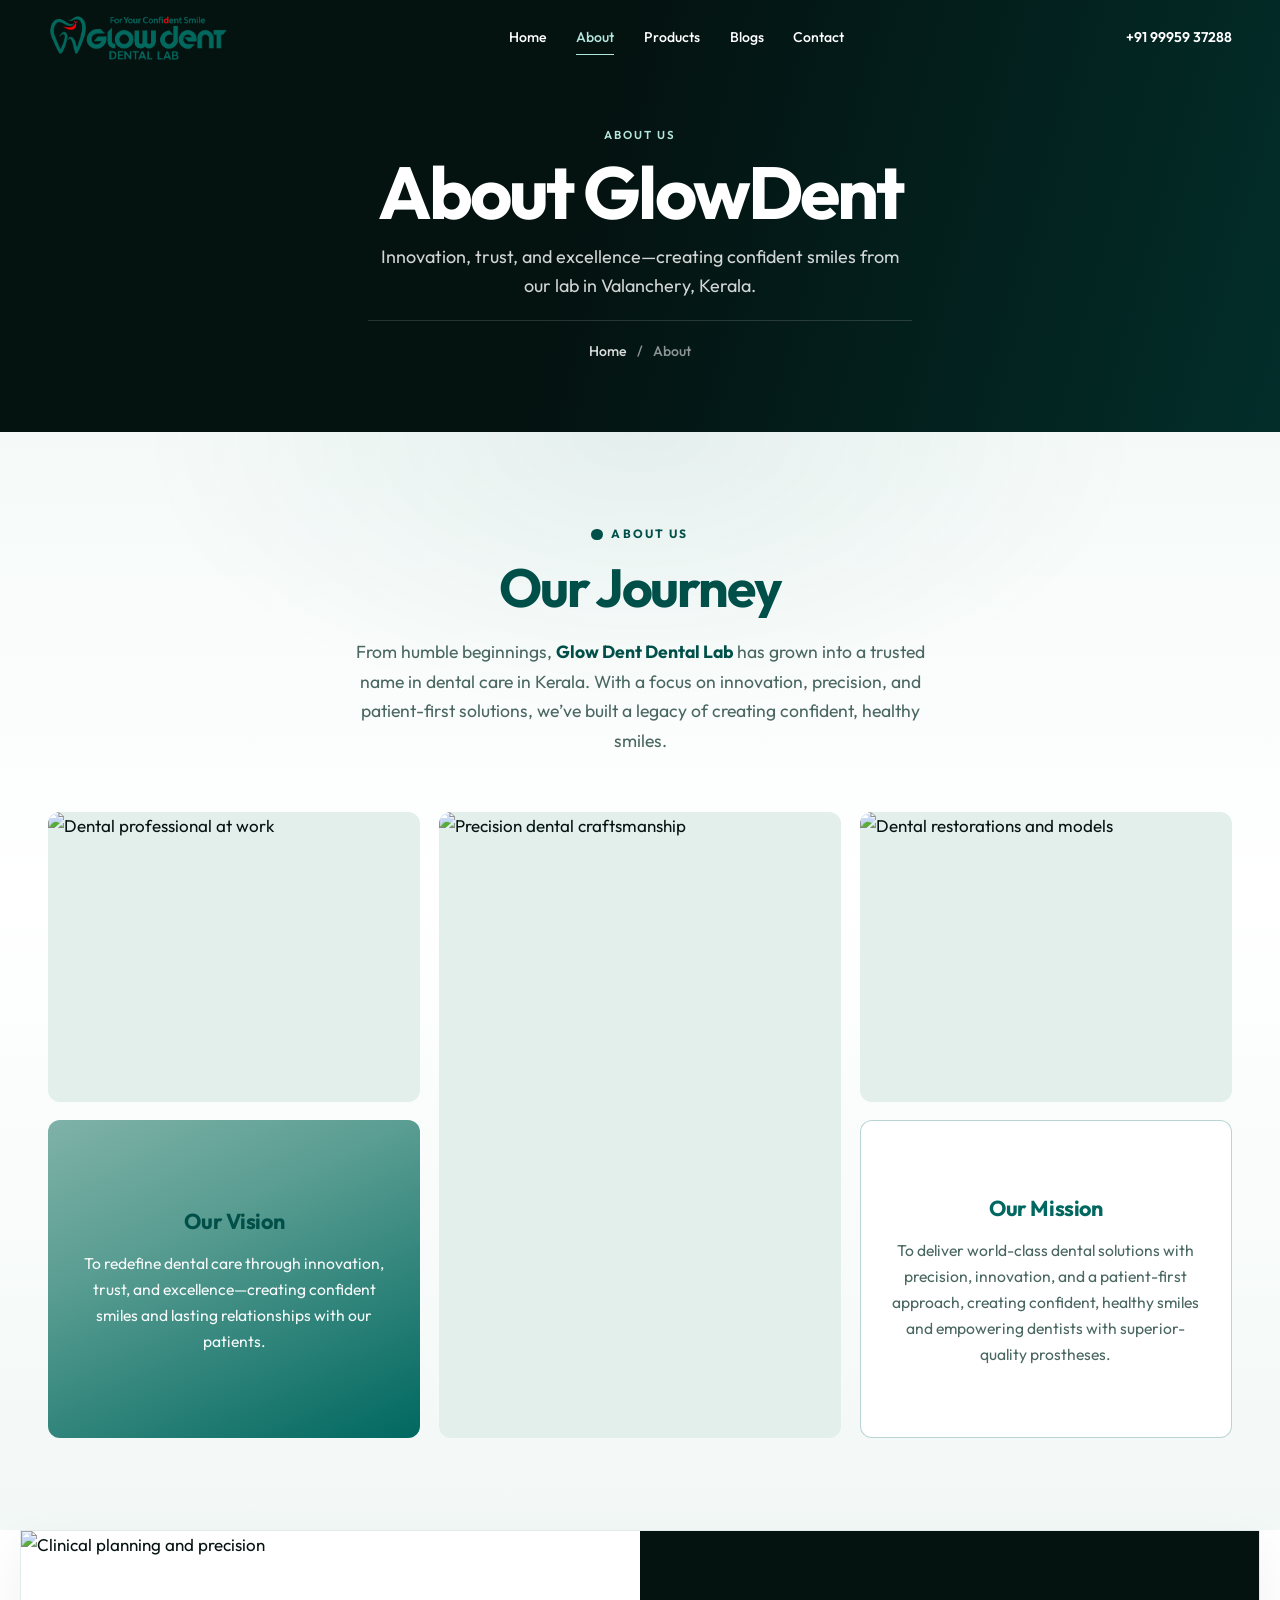
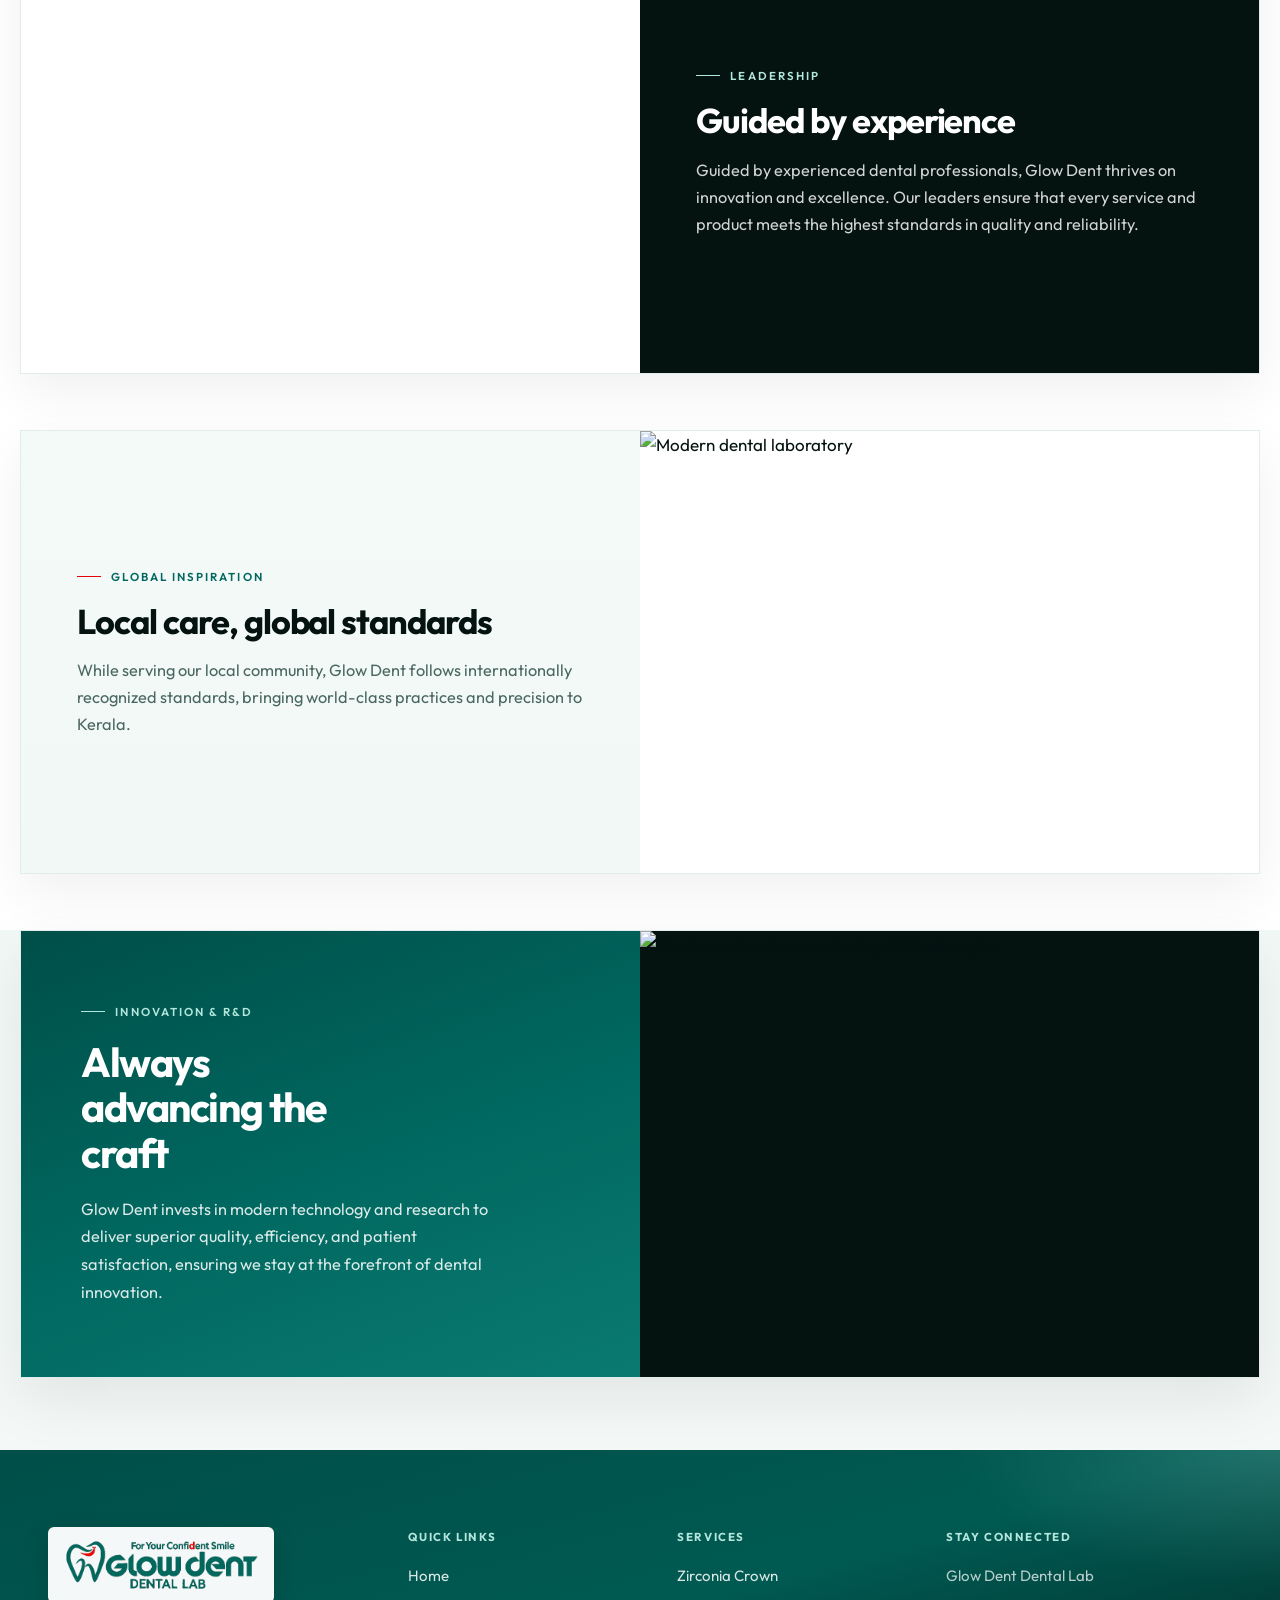
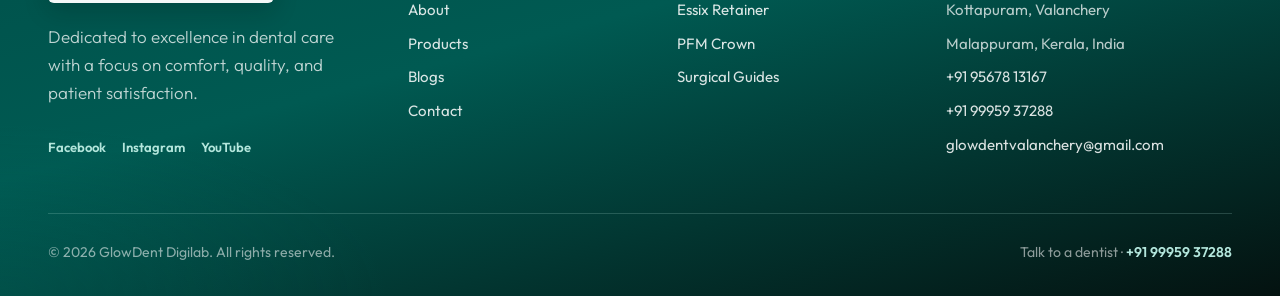
==== about.html @ c29f92c0 "first commit" ====
<!DOCTYPE html>
<html lang="en">
  <head>
    <meta charset="UTF-8" />
    <meta name="viewport" content="width=device-width, initial-scale=1.0" />
    <meta name="description" content="About GlowDent Digilab — vision, mission, team, and our journey in dental care." />
    <title>About | GlowDent Digilab</title>
    <link rel="icon" type="image/svg+xml" href="favicon.svg" />
    <link rel="stylesheet" href="css/styles.css" />
  </head>
  <body>
    <header class="site-header is-light">
      <div class="container nav-inner">
        <a class="logo" href="index.html" aria-label="Glow Dent Dental Lab">
          <img class="logo-on-dark" src="images/logo.png?v=2" alt="Glow Dent Dental Lab" width="220" height="67" />
          <img class="logo-on-light" src="images/logo-dark.png?v=2" alt="" width="220" height="67" aria-hidden="true" />
        </a>
        <nav class="nav-links" aria-label="Primary">
          <a href="index.html">Home</a>
          <a class="active" href="about.html">About</a>
          <a href="products.html">Products</a>
          <a href="blogs.html">Blogs</a>
          <a href="contact.html">Contact</a>
        </nav>
        <a class="nav-phone" href="tel:+919995937288">+91 99959 37288</a>
        <button class="nav-toggle" type="button" aria-label="Open menu" aria-expanded="false">
          <span></span><span></span><span></span>
        </button>
      </div>
    </header>

    <div class="mobile-nav" aria-hidden="true">
      <a href="index.html">Home</a>
      <a href="about.html">About</a>
      <a href="products.html">Products</a>
      <a href="blogs.html">Blogs</a>
      <a href="contact.html">Contact</a>
      <a href="tel:+919995937288">+91 99959 37288</a>
    </div>

    <main>
      <section class="page-hero page-hero--cover">
        <div class="page-hero-media" aria-hidden="true">
          <img
            src="https://images.unsplash.com/photo-1629909613654-28e377c37b09?auto=format&fit=crop&w=2000&q=85"
            alt=""
            width="2000"
            height="1200"
            loading="eager"
          />
        </div>
        <div class="container page-hero-inner reveal">
          <p class="eyebrow">About Us</p>
          <h1>About GlowDent</h1>
          <p class="section-lead">
            Innovation, trust, and excellence—creating confident smiles from our lab in Valanchery, Kerala.
          </p>
          <nav class="breadcrumbs" aria-label="Breadcrumb">
            <a href="index.html">Home</a>
            <span aria-hidden="true">/</span>
            <span>About</span>
          </nav>
        </div>
      </section>

      <section class="journey-section" id="journey">
        <div class="container">
          <div class="journey-head reveal">
            <p class="journey-kicker">
              <span class="journey-kicker-icon" aria-hidden="true"></span>
              About Us
            </p>
            <h2 class="section-title">Our Journey</h2>
            <p class="journey-intro section-lead">
              From humble beginnings, <strong>Glow Dent Dental Lab</strong> has grown into a trusted name in dental care in Kerala. With a focus on innovation, precision, and patient-first solutions, we’ve built a legacy of creating confident, healthy smiles.
            </p>
          </div>

          <div class="journey-mosaic">
            <div class="journey-col">
              <figure class="journey-photo reveal" style="--i: 0">
                <img
                  src="https://images.unsplash.com/photo-1606811841689-23dfddce3e95?auto=format&fit=crop&w=900&q=85"
                  alt="Dental professional at work"
                  width="900"
                  height="700"
                  loading="lazy"
                />
              </figure>
              <article class="journey-card journey-card--vision reveal reveal-delay-1" style="--i: 1">
                <h3>Our Vision</h3>
                <p>
                  To redefine dental care through innovation, trust, and excellence—creating confident smiles and lasting relationships with our patients.
                </p>
              </article>
            </div>

            <figure class="journey-photo journey-photo-tall reveal reveal-delay-1" style="--i: 2">
              <img
                src="https://images.unsplash.com/photo-1588776814546-1ffcf47267a5?auto=format&fit=crop&w=900&q=85"
                alt="Precision dental craftsmanship"
                width="900"
                height="1400"
                loading="lazy"
              />
            </figure>

            <div class="journey-col">
              <figure class="journey-photo reveal reveal-delay-2" style="--i: 3">
                <img
                  src="https://images.unsplash.com/photo-1598256989800-fe5f95da9787?auto=format&fit=crop&w=900&q=85"
                  alt="Dental restorations and models"
                  width="900"
                  height="700"
                  loading="lazy"
                />
              </figure>
              <article class="journey-card journey-card--mission reveal reveal-delay-3" style="--i: 4">
                <h3>Our Mission</h3>
                <p>
                  To deliver world-class dental solutions with precision, innovation, and a patient-first approach, creating confident, healthy smiles and empowering dentists with superior-quality prostheses.
                </p>
              </article>
            </div>
          </div>
        </div>
      </section>

      <section class="about-split" id="leadership">
        <div class="container-wide">
          <div class="about-split-panel">
            <div class="about-split-media reveal">
              <img
                src="https://images.unsplash.com/photo-1588776814546-1ffcf47267a5?auto=format&fit=crop&w=1400&q=85"
                alt="Clinical planning and precision"
                width="1400"
                height="1000"
                loading="lazy"
              />
            </div>
            <div class="about-split-copy about-split-copy--ink reveal reveal-delay-1">
              <p class="eyebrow">Leadership</p>
              <h2>Guided by experience</h2>
              <p>
                Guided by experienced dental professionals, Glow Dent thrives on innovation and excellence. Our leaders ensure that every service and product meets the highest standards in quality and reliability.
              </p>
            </div>
          </div>
        </div>
      </section>

      <section class="about-split about-split--reverse" id="global">
        <div class="container-wide">
          <div class="about-split-panel">
            <div class="about-split-media reveal">
              <img
                src="https://images.unsplash.com/photo-1629909613654-28e377c37b09?auto=format&fit=crop&w=1400&q=85"
                alt="Modern dental laboratory"
                width="1400"
                height="1000"
                loading="lazy"
              />
            </div>
            <div class="about-split-copy about-split-copy--light reveal reveal-delay-1">
              <p class="eyebrow">Global Inspiration</p>
              <h2>Local care, global standards</h2>
              <p>
                While serving our local community, Glow Dent follows internationally recognized standards, bringing world-class practices and precision to Kerala.
              </p>
            </div>
          </div>
        </div>
      </section>

      <section class="innovation" id="innovation">
        <div class="container-wide">
          <div class="innovation-panel">
            <div class="innovation-copy reveal">
              <p class="eyebrow">Innovation &amp; R&amp;D</p>
              <h2 class="section-title">Always advancing the craft</h2>
              <p>
                Glow Dent invests in modern technology and research to deliver superior quality, efficiency, and patient satisfaction, ensuring we stay at the forefront of dental innovation.
              </p>
            </div>
            <div class="innovation-visual reveal reveal-delay-1">
              <img
                src="https://images.unsplash.com/photo-1588776814546-1ffcf47267a5?auto=format&fit=crop&w=1400&q=85"
                alt="Dental professional reviewing digital imaging"
                width="1400"
                height="1000"
                loading="lazy"
              />
            </div>
          </div>
        </div>
      </section>

    </main>

    <footer class="site-footer">
      <div class="container footer-top">
        <div class="footer-brand">
          <a class="logo" href="index.html" aria-label="Glow Dent Dental Lab">
            <img class="logo-on-dark" src="images/logo.png?v=2" alt="Glow Dent Dental Lab" width="220" height="67" />
            <img class="logo-on-light" src="images/logo-dark.png?v=2" alt="" width="220" height="67" aria-hidden="true" />
          </a>
          <p>Dedicated to excellence in dental care with a focus on comfort, quality, and patient satisfaction.</p>
          <div class="socials">
            <a href="https://www.facebook.com" target="_blank" rel="noreferrer">Facebook</a>
            <a href="https://www.instagram.com" target="_blank" rel="noreferrer">Instagram</a>
            <a href="https://www.youtube.com" target="_blank" rel="noreferrer">YouTube</a>
          </div>
        </div>
        <div class="footer-col">
          <h4>Quick links</h4>
          <ul>
            <li><a href="index.html">Home</a></li>
            <li><a href="about.html">About</a></li>
            <li><a href="products.html">Products</a></li>
            <li><a href="blogs.html">Blogs</a></li>
            <li><a href="contact.html">Contact</a></li>
          </ul>
        </div>
        <div class="footer-col">
          <h4>Services</h4>
          <ul>
            <li><a href="products.html#zirconia">Zirconia Crown</a></li>
            <li><a href="products.html#essix">Essix Retainer</a></li>
            <li><a href="products.html#pfm">PFM Crown</a></li>
            <li><a href="products.html#guides">Surgical Guides</a></li>
          </ul>
        </div>
        <div class="footer-col">
          <h4>Stay connected</h4>
          <ul>
            <li>Glow Dent Dental Lab</li>
            <li>Kottapuram, Valanchery</li>
            <li>Malappuram, Kerala, India</li>
            <li><a href="tel:+919567813167">+91 95678 13167</a></li>
            <li><a href="tel:+919995937288">+91 99959 37288</a></li>
            <li><a href="mailto:glowdentvalanchery@gmail.com">glowdentvalanchery@gmail.com</a></li>
          </ul>
        </div>
      </div>
      <div class="container footer-bottom">
        <p>© 2026 GlowDent Digilab. All rights reserved.</p>
        <p>Talk to a dentist · <a href="tel:+919995937288">+91 99959 37288</a></p>
      </div>
    </footer>
    <script src="js/main.js"></script>
  </body>
</html>
---- css/styles.css ----
/* GlowDent Digilab — premium redesign */
@import url("https://fonts.googleapis.com/css2?family=Outfit:wght@300;400;500;600;700&family=Fraunces:opsz,wght@9..144,500;9..144,600;9..144,700&display=swap");

:root {
  --ink: #041210;
  --ink-2: #0f2e29;
  --mute: #4a6761;
  --paper: #f2f8f6;
  --paper-2: #e2efeb;
  --line: rgba(4, 18, 16, 0.1);
  --teal: #006860;
  --teal-2: #004f49;
  --mint: #b3e6dc;
  --accent: #e10506;
  --accent-soft: #f8d0d0;
  --brass: #e10506;
  --white: #ffffff;
  --shadow: 0 30px 80px rgba(4, 18, 16, 0.14);
  --font-display: "Fraunces", Georgia, serif;
  --font-sans: "Outfit", sans-serif;
  --nav-h: 4.75rem;
  --ease: cubic-bezier(0.22, 1, 0.36, 1);
  --max: 74rem;
  --wide: 88rem;
}

*,
*::before,
*::after {
  box-sizing: border-box;
  margin: 0;
  padding: 0;
}

html {
  scroll-behavior: smooth;
  scroll-padding-top: calc(var(--nav-h) + env(safe-area-inset-top, 0px) + 1rem);
}

body {
  font-family: var(--font-sans);
  font-weight: 400;
  font-size: 1.0625rem;
  line-height: 1.65;
  color: var(--ink);
  background:
    radial-gradient(ellipse 70% 45% at 0% 0%, rgba(0, 104, 96, 0.12), transparent 55%),
    radial-gradient(ellipse 50% 40% at 100% 10%, rgba(225, 5, 6, 0.05), transparent 50%),
    linear-gradient(180deg, #f5faf8 0%, var(--paper) 50%, #eaf4f1 100%);
  background-attachment: fixed;
  -webkit-font-smoothing: antialiased;
  overflow-x: hidden;
}

img {
  display: block;
  max-width: 100%;
  height: auto;
}

a {
  color: inherit;
  text-decoration: none;
}

ul {
  list-style: none;
}

button,
input,
textarea,
select {
  font: inherit;
  color: inherit;
}

button {
  cursor: pointer;
  border: none;
  background: none;
}

.container {
  width: min(100% - 2.5rem, var(--max));
  margin-inline: auto;
}

.container-wide {
  width: min(100% - 2.5rem, var(--wide));
  margin-inline: auto;
}

.eyebrow {
  display: inline-flex;
  align-items: center;
  gap: 0.65rem;
  font-size: 0.72rem;
  font-weight: 600;
  letter-spacing: 0.18em;
  text-transform: uppercase;
  color: var(--teal);
  margin-bottom: 1rem;
}

.eyebrow::before {
  content: "";
  width: 1.5rem;
  height: 1px;
  background: var(--accent);
}

.section-title {
  font-family: var(--font-display);
  font-weight: 600;
  font-size: clamp(2.1rem, 4.4vw, 3.5rem);
  letter-spacing: -0.03em;
  line-height: 1.08;
}

.section-lead {
  margin-top: 1.1rem;
  max-width: 34rem;
  color: var(--mute);
  font-weight: 300;
  font-size: 1.125rem;
}

/* Buttons */
.btn {
  display: inline-flex;
  align-items: center;
  justify-content: center;
  gap: 0.55rem;
  min-height: 3.15rem;
  padding: 0.85rem 1.7rem;
  font-size: 0.92rem;
  font-weight: 600;
  letter-spacing: 0.01em;
  transition: transform 0.4s var(--ease), background 0.35s, color 0.35s, border-color 0.35s, box-shadow 0.35s;
}

.btn:hover {
  transform: translateY(-2px);
}

.btn-primary {
  background: var(--ink);
  color: var(--white);
}

.btn-primary:hover {
  background: var(--teal);
  box-shadow: 0 14px 34px rgba(8, 128, 112, 0.28);
}

.btn-ghost {
  border: 1px solid rgba(255, 255, 255, 0.42);
  color: var(--white);
  backdrop-filter: blur(10px);
}

.btn-ghost:hover {
  background: rgba(255, 255, 255, 0.12);
  border-color: #fff;
}

.btn-outline {
  border: 1px solid var(--ink);
  color: var(--ink);
}

.btn-outline:hover {
  background: var(--ink);
  color: var(--white);
}

.btn-teal {
  background: var(--teal);
  color: var(--white);
}

.btn-teal:hover {
  background: var(--teal-2);
  box-shadow: 0 14px 34px rgba(8, 128, 112, 0.28);
}

/* Header */
.site-header {
  position: fixed;
  inset: 0 0 auto;
  z-index: 100;
  height: calc(var(--nav-h) + env(safe-area-inset-top, 0px));
  padding-top: env(safe-area-inset-top, 0px);
  transition: background 0.4s var(--ease), box-shadow 0.4s, backdrop-filter 0.4s;
}

.site-header.scrolled {
  background: rgba(243, 246, 248, 0.9);
  backdrop-filter: blur(18px);
  box-shadow: 0 1px 0 var(--line);
}

.nav-inner {
  height: 100%;
  display: flex;
  align-items: center;
  justify-content: space-between;
  gap: 1.5rem;
}

.logo {
  display: inline-flex;
  align-items: center;
  position: relative;
  line-height: 0;
  flex-shrink: 0;
}

.logo img {
  display: block;
  height: 3rem;
  width: auto;
  max-width: min(58vw, 14rem);
}

.logo-on-light {
  display: none;
}

/* Light page headers / scrolled nav: use dark-friendly logo */
.site-header.is-dark .logo-on-dark,
.site-header.scrolled .logo-on-dark {
  display: none;
}

.site-header.is-dark .logo-on-light,
.site-header.scrolled .logo-on-light {
  display: block;
}

/* Over dark hero: keep teal logo */
.site-header.is-light:not(.scrolled) .logo-on-dark {
  display: block;
}

.site-header.is-light:not(.scrolled) .logo-on-light {
  display: none;
}

.footer-brand .logo-on-light {
  display: block;
}

.footer-brand .logo-on-dark {
  display: none;
}

.footer-brand .logo {
  display: inline-flex;
  margin-bottom: 1.25rem;
  padding: 0.75rem 1rem;
  background: rgba(255, 255, 255, 0.96);
  border-radius: 6px;
  box-shadow: 0 8px 24px rgba(4, 18, 16, 0.2);
}

.footer-brand .logo img {
  height: 3.25rem;
  max-width: 14rem;
}

.site-header.is-light:not(.scrolled) .nav-links a,
.site-header.is-light:not(.scrolled) .nav-toggle,
.site-header.is-light:not(.scrolled) .nav-phone {
  color: var(--white);
}

.site-header.is-light:not(.scrolled) .nav-links a.active {
  color: var(--mint);
}

.site-header.is-light:not(.scrolled) .nav-phone:hover {
  color: var(--mint);
}

.nav-links {
  display: flex;
  align-items: center;
  gap: 1.85rem;
}

.nav-links a {
  position: relative;
  font-size: 0.88rem;
  font-weight: 500;
  transition: opacity 0.3s;
}

.nav-links a::after {
  content: "";
  position: absolute;
  left: 0;
  bottom: -0.35rem;
  width: 100%;
  height: 1px;
  background: currentColor;
  transform: scaleX(0);
  transform-origin: left;
  transition: transform 0.35s var(--ease);
}

.nav-links a:hover::after,
.nav-links a.active::after {
  transform: scaleX(1);
}

.nav-phone {
  display: none;
  font-size: 0.88rem;
  font-weight: 600;
  color: var(--ink);
}

.nav-toggle {
  display: none;
  width: 2.6rem;
  height: 2.6rem;
  position: relative;
}

.nav-toggle span {
  position: absolute;
  left: 0.55rem;
  right: 0.55rem;
  height: 1.5px;
  background: currentColor;
  transition: 0.3s var(--ease);
}

.nav-toggle span:nth-child(1) { top: 0.9rem; }
.nav-toggle span:nth-child(2) { top: 1.25rem; }
.nav-toggle span:nth-child(3) { top: 1.6rem; }

.nav-toggle.open span:nth-child(1) {
  top: 1.25rem;
  transform: rotate(45deg);
}

.nav-toggle.open span:nth-child(2) { opacity: 0; }

.nav-toggle.open span:nth-child(3) {
  top: 1.25rem;
  transform: rotate(-45deg);
}

.mobile-nav {
  position: fixed;
  inset: 0;
  z-index: 99;
  background: var(--ink);
  color: var(--white);
  display: flex;
  flex-direction: column;
  justify-content: center;
  padding: 2.5rem;
  transform: translateY(-105%);
  transition: transform 0.55s var(--ease);
  pointer-events: none;
}

.mobile-nav.open {
  transform: translateY(0);
  pointer-events: auto;
}

.mobile-nav a {
  font-family: var(--font-display);
  font-size: clamp(2rem, 8vw, 3.2rem);
  font-weight: 600;
  letter-spacing: -0.03em;
  padding: 0.45rem 0;
  border-bottom: 1px solid rgba(255, 255, 255, 0.1);
}

/* Hero */
.hero {
  position: relative;
  min-height: 100svh;
  display: grid;
  align-items: center;
  color: var(--white);
  overflow: hidden;
}

.hero-media {
  position: absolute;
  inset: 0;
}

.hero-media img {
  width: 100%;
  height: 100%;
  object-fit: cover;
  object-position: center 30%;
  transform: scale(1.12);
  will-change: transform;
  animation: heroZoom 22s var(--ease) forwards;
  filter: saturate(0.92) contrast(1.05);
}

.hero-media::before {
  content: "";
  position: absolute;
  inset: 0;
  z-index: 1;
  background:
    radial-gradient(ellipse 55% 50% at 85% 40%, rgba(0, 104, 96, 0.28), transparent 60%),
    radial-gradient(ellipse 40% 35% at 10% 80%, rgba(225, 5, 6, 0.1), transparent 55%);
  pointer-events: none;
}

.hero-media::after {
  content: "";
  position: absolute;
  inset: 0;
  z-index: 1;
  background:
    linear-gradient(105deg, rgba(4, 18, 16, 0.88) 0%, rgba(4, 18, 16, 0.55) 42%, rgba(4, 18, 16, 0.28) 72%, rgba(4, 18, 16, 0.35) 100%),
    linear-gradient(to top, rgba(4, 18, 16, 0.82) 0%, rgba(4, 18, 16, 0.2) 45%, transparent 70%);
}

@keyframes heroZoom {
  to { transform: scale(1); }
}

.hero-content {
  position: relative;
  z-index: 2;
  width: min(100% - 2.5rem, var(--max));
  margin-inline: auto;
  padding: calc(var(--nav-h) + 1rem) 0 5rem;
  max-width: 42rem;
  margin-left: max(1.25rem, calc((100% - var(--max)) / 2));
  margin-right: auto;
  transform: translateY(4vh);
}

.hero-eyebrow {
  display: inline-flex;
  align-items: center;
  gap: 0.75rem;
  margin-bottom: 1.35rem;
  font-size: 0.72rem;
  font-weight: 600;
  letter-spacing: 0.18em;
  text-transform: uppercase;
  color: var(--mint);
  opacity: 0;
  transform: translateY(24px);
  animation: rise 1s var(--ease) 0.12s forwards;
}

.hero-eyebrow::before {
  content: "";
  width: 2rem;
  height: 1.5px;
  background: linear-gradient(90deg, var(--accent), var(--teal));
}

.hero-title {
  font-family: var(--font-sans);
  font-weight: 600;
  font-size: clamp(2.2rem, 5.5vw, 3.85rem);
  letter-spacing: -0.03em;
  line-height: 1.08;
  max-width: 14ch;
  margin-bottom: 1.25rem;
  text-wrap: balance;
  opacity: 0;
  transform: translateY(28px);
  animation: rise 1.05s var(--ease) 0.25s forwards;
}

.hero-title em {
  font-style: normal;
  font-weight: 600;
  color: var(--mint);
}

.hero-copy {
  max-width: 32rem;
  font-weight: 300;
  font-size: clamp(1.02rem, 1.5vw, 1.15rem);
  line-height: 1.7;
  color: rgba(255, 255, 255, 0.84);
  margin-bottom: 2.15rem;
  opacity: 0;
  transform: translateY(28px);
  animation: rise 1.05s var(--ease) 0.4s forwards;
}

.hero-actions {
  display: flex;
  flex-wrap: wrap;
  gap: 0.9rem;
  opacity: 0;
  transform: translateY(28px);
  animation: rise 1.05s var(--ease) 0.55s forwards;
}

.btn-hero-primary {
  min-height: 3.25rem;
  padding: 0.9rem 1.85rem;
  background: var(--teal);
  color: var(--white);
  border: 1px solid transparent;
  box-shadow: 0 14px 36px rgba(0, 104, 96, 0.35);
}

.btn-hero-primary:hover {
  background: var(--teal-2);
  box-shadow: 0 18px 40px rgba(0, 104, 96, 0.45);
}

.btn-hero-ghost {
  min-height: 3.25rem;
  padding: 0.9rem 1.85rem;
  border: 1px solid rgba(255, 255, 255, 0.45);
  color: var(--white);
  backdrop-filter: blur(10px);
  background: rgba(255, 255, 255, 0.04);
}

.btn-hero-ghost:hover {
  background: rgba(255, 255, 255, 0.12);
  border-color: #fff;
}

.hero-scroll {
  position: absolute;
  right: max(1.25rem, calc((100% - var(--max)) / 2));
  bottom: 1.9rem;
  z-index: 2;
  display: flex;
  align-items: center;
  gap: 0.75rem;
  font-size: 0.68rem;
  font-weight: 600;
  letter-spacing: 0.18em;
  text-transform: uppercase;
  color: rgba(255, 255, 255, 0.72);
  opacity: 0;
  animation: rise 1s var(--ease) 0.95s forwards;
}

.hero-scroll i {
  display: block;
  width: 2.8rem;
  height: 1px;
  background: rgba(255, 255, 255, 0.28);
  position: relative;
  overflow: hidden;
}

.hero-scroll i::after {
  content: "";
  position: absolute;
  inset: 0;
  background: linear-gradient(90deg, transparent, var(--mint), transparent);
  animation: pulse 2s ease-in-out infinite;
}

@keyframes rise {
  to {
    opacity: 1;
    transform: translateY(0);
  }
}

@keyframes pulse {
  from { transform: translateX(-100%); }
  to { transform: translateX(100%); }
}

/* Who We Are mosaic — premium take on classic GlowDent layout */
.who-mosaic {
  padding: 5.5rem 0 4.5rem;
  background:
    radial-gradient(ellipse 60% 40% at 50% 0%, rgba(0, 104, 96, 0.07), transparent 70%),
    var(--white);
}

.who-mosaic-head {
  text-align: center;
  max-width: 46rem;
  margin: 0 auto 2.75rem;
  opacity: 0;
  transform: translateY(28px);
  transition: opacity 0.85s var(--ease), transform 0.85s var(--ease);
  transition-delay: calc(var(--i, 0) * 0.12s);
}

.who-mosaic.is-live .who-mosaic-head {
  opacity: 1;
  transform: none;
}

.who-mosaic-head h2 {
  font-family: var(--font-display);
  font-weight: 700;
  font-size: clamp(2.4rem, 5vw, 3.6rem);
  letter-spacing: -0.035em;
  color: var(--teal);
  margin-bottom: 1.1rem;
}

.who-mosaic-head p {
  color: var(--mute);
  font-weight: 300;
  font-size: 1.08rem;
  line-height: 1.7;
}

.who-mosaic-grid {
  display: grid;
  grid-template-columns: 1fr 1.05fr 1fr;
  gap: 1.15rem;
  align-items: stretch;
  min-height: 34rem;
}

.who-col {
  display: grid;
  grid-template-rows: 1fr 1fr;
  gap: 1.15rem;
  min-height: 0;
}

.who-tile {
  position: relative;
  border-radius: 1.35rem;
  overflow: hidden;
  min-height: 0;
  opacity: 0;
  transform: translateY(48px) scale(0.96);
  transition:
    opacity 0.9s var(--ease),
    transform 0.9s var(--ease),
    box-shadow 0.45s var(--ease);
  transition-delay: calc(var(--i, 0) * 0.12s);
}

.who-mosaic.is-live .who-tile {
  opacity: 1;
  transform: none;
}

.who-photo {
  background: var(--paper-2);
}

.who-photo img {
  width: 100%;
  height: 100%;
  object-fit: cover;
  transition: transform 1.15s var(--ease);
}

.who-photo:hover img {
  transform: scale(1.06);
}

.who-photo-tall {
  min-height: 100%;
}

.who-panel {
  display: flex;
  flex-direction: column;
  justify-content: center;
  padding: clamp(1.5rem, 2.5vw, 2.15rem);
}

.who-panel h3 {
  font-family: var(--font-display);
  font-weight: 600;
  font-size: clamp(1.35rem, 2vw, 1.7rem);
  letter-spacing: -0.025em;
  color: var(--teal);
  margin-bottom: 0.75rem;
}

.who-panel p {
  color: var(--mute);
  font-weight: 300;
  font-size: 0.98rem;
  line-height: 1.65;
}

.who-panel-fill {
  background: linear-gradient(160deg, rgba(0, 104, 96, 0.14), rgba(0, 104, 96, 0.08));
}

.who-panel-outline {
  background: var(--white);
  border: 1.5px solid rgba(0, 104, 96, 0.35);
}

.who-mosaic.is-live .who-tile:hover {
  box-shadow: 0 22px 50px rgba(4, 18, 16, 0.12);
}

/* Reveal */
.reveal {
  opacity: 0;
  transform: translateY(40px);
  transition: opacity 0.95s var(--ease), transform 0.95s var(--ease);
}

.reveal.visible {
  opacity: 1;
  transform: none;
}

.reveal-delay-1 { transition-delay: 0.1s; }
.reveal-delay-2 { transition-delay: 0.2s; }
.reveal-delay-3 { transition-delay: 0.3s; }

/* Marquee */
.marquee {
  border-block: 1px solid var(--line);
  background: #f7f9f8;
  overflow: hidden;
  padding: 1.15rem 0;
}

.marquee-track {
  display: flex;
  width: max-content;
  gap: 2.5rem;
  animation: marquee 32s linear infinite;
}

.marquee-track span {
  display: inline-flex;
  align-items: center;
  gap: 2.5rem;
  font-size: 0.78rem;
  font-weight: 600;
  letter-spacing: 0.16em;
  text-transform: uppercase;
  color: var(--ink);
  white-space: nowrap;
}

.marquee-track span::after {
  content: "";
  width: 0.35rem;
  height: 0.35rem;
  border-radius: 1px;
  background: var(--accent);
  flex-shrink: 0;
}

@keyframes marquee {
  to { transform: translateX(-50%); }
}

/* Highlights / Why GlowDent */
.after-hero {
  position: relative;
  padding: 4.25rem 0 5.5rem;
  overflow: hidden;
  background:
    linear-gradient(180deg, rgba(0, 104, 96, 0.04), transparent 40%),
    var(--paper);
}

.hl-band {
  display: grid;
  grid-template-columns: minmax(16rem, 0.9fr) 1.4fr;
  gap: 0;
  margin-bottom: 3.75rem;
  border: 1px solid var(--line);
  background: var(--white);
  overflow: hidden;
  opacity: 0;
  transform: translateY(28px);
  transition: opacity 0.85s var(--ease), transform 0.85s var(--ease);
}

.after-hero.is-live .hl-band {
  opacity: 1;
  transform: none;
}

.hl-call {
  display: flex;
  align-items: center;
  gap: 1rem;
  padding: 1.6rem 1.75rem;
  background: var(--ink);
  color: var(--white);
  transition: background 0.35s var(--ease);
}

.hl-call:hover {
  background: #0a1f1c;
}

.hl-call-live {
  width: 0.55rem;
  height: 0.55rem;
  border-radius: 50%;
  background: var(--mint);
  box-shadow: 0 0 0 0 rgba(182, 235, 225, 0.7);
  animation: livePulse 2.2s ease-out infinite;
  flex-shrink: 0;
}

.hl-call-label {
  display: block;
  font-size: 0.68rem;
  font-weight: 600;
  letter-spacing: 0.16em;
  text-transform: uppercase;
  color: rgba(255, 255, 255, 0.55);
  margin-bottom: 0.3rem;
}

.hl-call strong {
  display: block;
  font-family: var(--font-sans);
  font-size: 1.25rem;
  font-weight: 600;
  letter-spacing: -0.02em;
}

.hl-call-arrow {
  margin-left: auto;
  font-size: 1.2rem;
  color: var(--mint);
  transition: transform 0.35s var(--ease);
}

.hl-call:hover .hl-call-arrow {
  transform: translateX(4px);
}

@keyframes livePulse {
  0% { box-shadow: 0 0 0 0 rgba(182, 235, 225, 0.65); }
  70% { box-shadow: 0 0 0 12px rgba(182, 235, 225, 0); }
  100% { box-shadow: 0 0 0 0 rgba(182, 235, 225, 0); }
}

.hl-metrics {
  display: grid;
  grid-template-columns: repeat(3, 1fr);
}

.hl-metric {
  padding: 1.6rem 1.5rem;
  border-left: 1px solid var(--line);
  opacity: 0;
  transform: translateY(16px);
  transition: opacity 0.8s var(--ease), transform 0.8s var(--ease);
}

.after-hero.is-live .hl-metric {
  opacity: 1;
  transform: none;
}

.after-hero.is-live .hl-metric:nth-child(1) { transition-delay: 0.1s; }
.after-hero.is-live .hl-metric:nth-child(2) { transition-delay: 0.2s; }
.after-hero.is-live .hl-metric:nth-child(3) { transition-delay: 0.3s; }

.hl-metric span {
  display: block;
  font-family: var(--font-sans);
  font-size: clamp(2rem, 3.5vw, 2.65rem);
  font-weight: 700;
  letter-spacing: -0.04em;
  color: var(--teal);
  line-height: 1;
  margin-bottom: 0.45rem;
}

.hl-metric p {
  font-size: 0.9rem;
  font-weight: 500;
  color: var(--mute);
}

.hl-why {
  display: grid;
  grid-template-columns: 0.85fr 1.35fr;
  gap: 3rem 3.5rem;
  align-items: start;
}

.hl-why-copy h2 {
  font-family: var(--font-sans);
  font-weight: 700;
  font-size: clamp(1.85rem, 3.4vw, 2.75rem);
  letter-spacing: -0.035em;
  line-height: 1.12;
  color: var(--ink);
  margin-bottom: 1rem;
}

.hl-why-copy > p:last-child {
  color: var(--mute);
  font-weight: 300;
  max-width: 28rem;
  line-height: 1.7;
}

.hl-pillars {
  display: grid;
  grid-template-columns: 1fr 1fr;
  gap: 0;
  border-top: 1px solid var(--line);
}

.hl-pillar {
  display: grid;
  grid-template-columns: auto 1fr;
  gap: 1.1rem;
  padding: 1.55rem 1.35rem 1.55rem 0;
  border-bottom: 1px solid var(--line);
  opacity: 0;
  transform: translateY(28px);
  transition:
    opacity 0.85s var(--ease),
    transform 0.85s var(--ease),
    background 0.35s;
  transition-delay: calc(var(--i, 0) * 0.1s);
}

.hl-pillar:nth-child(odd) {
  padding-right: 1.75rem;
  border-right: 1px solid var(--line);
}

.hl-pillar:nth-child(even) {
  padding-left: 1.75rem;
}

.after-hero.is-live .hl-pillar {
  opacity: 1;
  transform: none;
}

.hl-pillar:hover {
  background: rgba(0, 104, 96, 0.03);
}

.hl-pillar-num {
  font-family: var(--font-sans);
  font-size: 0.85rem;
  font-weight: 700;
  letter-spacing: 0.06em;
  color: var(--accent);
  padding-top: 0.2rem;
}

.hl-pillar h3 {
  font-family: var(--font-sans);
  font-size: 1.12rem;
  font-weight: 600;
  letter-spacing: -0.02em;
  margin-bottom: 0.4rem;
  color: var(--ink);
}

.hl-pillar p {
  color: var(--mute);
  font-weight: 300;
  font-size: 0.95rem;
  line-height: 1.55;
}

/* Vision */
.vision {
  padding: 6rem 0 4.5rem;
}

.vision-grid {
  display: grid;
  grid-template-columns: 1.15fr 0.85fr;
  gap: 4rem;
  align-items: end;
}

.vision-quote {
  font-family: var(--font-sans);
  font-weight: 600;
  font-size: clamp(1.55rem, 3vw, 2.35rem);
  letter-spacing: -0.03em;
  line-height: 1.28;
  color: var(--ink);
}

.vision-meta p {
  color: var(--mute);
  font-weight: 300;
}

.vision-stat {
  margin-top: 2.2rem;
  padding-top: 1.5rem;
  border-top: 1px solid var(--line);
  display: flex;
  align-items: baseline;
  gap: 0.85rem;
}

.vision-stat strong {
  font-family: var(--font-display);
  font-size: 3.6rem;
  font-weight: 700;
  letter-spacing: -0.04em;
  color: var(--teal);
  line-height: 1;
}

.vision-stat span {
  max-width: 9rem;
  font-size: 0.88rem;
  font-weight: 500;
  color: var(--mute);
  line-height: 1.35;
}

/* About */
.about {
  padding: 2rem 0 6.5rem;
}

.about-panel {
  display: grid;
  grid-template-columns: 1.05fr 0.95fr;
  min-height: 36rem;
  overflow: hidden;
}

.about-visual {
  position: relative;
  min-height: 24rem;
  overflow: hidden;
}

.about-visual img {
  width: 100%;
  height: 100%;
  object-fit: cover;
  transition: transform 1.3s var(--ease);
}

.about-panel:hover .about-visual img {
  transform: scale(1.05);
}

.about-copy {
  background: var(--ink);
  color: rgba(255, 255, 255, 0.78);
  padding: clamp(2.5rem, 5vw, 4.25rem);
  display: flex;
  flex-direction: column;
  justify-content: center;
}

.about-copy .eyebrow {
  color: var(--mint);
}

.about-copy .eyebrow::before {
  background: var(--brass);
}

.about-copy h2 {
  color: var(--white);
  margin-bottom: 1.2rem;
}

.about-copy p + p {
  margin-top: 1rem;
}

.about-points {
  margin-top: 2.2rem;
  display: grid;
  gap: 0.85rem;
}

.about-points li {
  display: grid;
  grid-template-columns: 2.2rem 1fr;
  gap: 0.85rem;
  align-items: baseline;
  padding-top: 0.85rem;
  border-top: 1px solid rgba(255, 255, 255, 0.12);
  font-weight: 600;
  font-size: 1rem;
  color: var(--white);
}

.about-points span {
  font-family: var(--font-display);
  font-size: 0.85rem;
  color: var(--brass);
}

/* About — Our Journey mosaic */
.journey-section {
  padding: 5.5rem 0 5.75rem;
  background:
    radial-gradient(ellipse 60% 40% at 50% 0%, rgba(0, 104, 96, 0.07), transparent 65%),
    linear-gradient(180deg, #f5faf8 0%, var(--white) 42%, var(--paper) 100%);
}

.journey-head {
  text-align: center;
  max-width: 42rem;
  margin: 0 auto 3.5rem;
}

.journey-kicker {
  display: inline-flex;
  align-items: center;
  justify-content: center;
  gap: 0.55rem;
  font-size: 0.75rem;
  font-weight: 700;
  letter-spacing: 0.18em;
  text-transform: uppercase;
  color: var(--teal-2);
  margin: 0 auto 1.15rem;
  line-height: 1;
}

.journey-kicker-icon {
  width: 0.7rem;
  height: 0.7rem;
  border-radius: 50%;
  background: var(--teal-2);
  box-shadow: none;
  flex-shrink: 0;
}

.journey-head .section-title {
  font-family: var(--font-sans);
  font-size: clamp(2.25rem, 4.5vw, 3.35rem);
  font-weight: 700;
  letter-spacing: -0.04em;
  color: var(--teal-2);
  margin: 0 auto;
  line-height: 1.05;
}

.journey-head .section-lead,
.journey-intro {
  margin: 1.35rem auto 0;
  max-width: 36rem;
  text-align: center;
  font-size: clamp(1rem, 1.5vw, 1.1rem);
  font-weight: 400;
  line-height: 1.7;
  color: var(--mute);
}

.journey-intro strong {
  color: var(--teal-2);
  font-weight: 700;
}

.journey-mosaic {
  display: grid;
  grid-template-columns: 1fr 1.08fr 1fr;
  gap: 1.15rem;
  align-items: stretch;
}

.journey-col {
  display: flex;
  flex-direction: column;
  gap: 1.15rem;
  min-height: 100%;
}

.journey-photo {
  margin: 0;
  overflow: hidden;
  border-radius: 12px;
  background: var(--paper-2);
  min-height: 11rem;
}

.journey-photo img {
  width: 100%;
  height: 100%;
  min-height: 11rem;
  object-fit: cover;
  transition: transform 0.9s var(--ease);
}

.journey-photo:hover img {
  transform: scale(1.05);
}

.journey-photo-tall {
  min-height: 100%;
}

.journey-photo-tall img {
  min-height: 26rem;
  height: 100%;
}

.journey-card {
  flex: 1;
  padding: 1.85rem 1.6rem;
  border-radius: 12px;
  display: flex;
  flex-direction: column;
  justify-content: center;
  align-items: center;
  text-align: center;
  transition:
    opacity 0.95s var(--ease),
    transform 0.95s var(--ease),
    box-shadow 0.4s var(--ease);
}

.journey-card.reveal.visible:hover {
  transform: translateY(-4px);
}

.journey-card h3 {
  font-family: var(--font-sans);
  font-size: 1.35rem;
  font-weight: 700;
  letter-spacing: -0.02em;
  margin-bottom: 0.75rem;
}

.journey-card p {
  font-size: 0.98rem;
  line-height: 1.65;
  font-weight: 400;
}

.journey-card--vision {
  background: linear-gradient(155deg, #7fb2a8 0%, #5a9d92 35%, var(--teal) 100%);
  color: rgba(255, 255, 255, 0.95);
}

.journey-card--vision h3 {
  color: var(--teal-2);
}

.journey-card--mission {
  background: var(--white);
  border: 1px solid rgba(0, 104, 96, 0.28);
  color: var(--mute);
}

.journey-card--mission h3 {
  color: var(--teal);
}

/* About page — split story sections */
.about-split {
  padding: 0 0 3.5rem;
}

.about-split-panel {
  display: grid;
  grid-template-columns: 1fr 1fr;
  min-height: 22rem;
  overflow: hidden;
  background: var(--white);
  border: 1px solid rgba(0, 104, 96, 0.12);
  box-shadow: 0 18px 48px rgba(4, 18, 16, 0.06);
  transition: box-shadow 0.45s var(--ease), transform 0.45s var(--ease);
}

.about-split-panel:hover {
  box-shadow: 0 24px 56px rgba(0, 104, 96, 0.1);
}

.about-split--reverse .about-split-media {
  order: 2;
}

.about-split--reverse .about-split-copy {
  order: 1;
}

.about-split-media {
  position: relative;
  min-height: 18rem;
  overflow: hidden;
}

.about-split-media img {
  width: 100%;
  height: 100%;
  min-height: 18rem;
  object-fit: cover;
  transition: transform 1.1s var(--ease);
}

.about-split-panel:hover .about-split-media img {
  transform: scale(1.06);
}

.about-split-copy {
  padding: clamp(2rem, 4.5vw, 3.5rem);
  display: flex;
  flex-direction: column;
  justify-content: center;
}

.about-split-copy h2 {
  font-family: var(--font-sans);
  font-size: clamp(1.55rem, 2.8vw, 2.15rem);
  font-weight: 700;
  letter-spacing: -0.03em;
  line-height: 1.15;
  margin-bottom: 1rem;
}

.about-split-copy p:not(.eyebrow) {
  font-size: 1.02rem;
  line-height: 1.65;
  font-weight: 400;
}

.about-split-copy--teal {
  background: linear-gradient(155deg, #0a7a6c 0%, var(--teal) 50%, var(--teal-2) 100%);
  color: rgba(255, 255, 255, 0.88);
}

.about-split-copy--teal .eyebrow {
  color: var(--mint);
}

.about-split-copy--teal .eyebrow::before {
  background: var(--mint);
}

.about-split-copy--teal h2 {
  color: var(--white);
}

.about-split-copy--light {
  background: linear-gradient(180deg, #f4faf8 0%, var(--paper) 100%);
  color: var(--mute);
}

.about-split-copy--light h2 {
  color: var(--ink);
}

.about-split-copy--ink {
  background: var(--ink);
  color: rgba(255, 255, 255, 0.82);
}

.about-split-copy--ink .eyebrow {
  color: var(--mint);
}

.about-split-copy--ink .eyebrow::before {
  background: var(--mint);
}

.about-split-copy--ink h2 {
  color: var(--white);
}

/* About page — leadership / global */
.about-values {
  padding: 1rem 0 5.5rem;
}

.about-values-grid {
  display: grid;
  grid-template-columns: repeat(3, 1fr);
  gap: 0;
  border-top: 1px solid rgba(0, 104, 96, 0.16);
  border-bottom: 1px solid rgba(0, 104, 96, 0.16);
}

.about-values-grid--two {
  grid-template-columns: repeat(2, 1fr);
  max-width: 56rem;
  margin-inline: auto;
}

.about-value {
  padding: 2.4rem 1.9rem 2.3rem;
  border-right: 1px solid rgba(0, 104, 96, 0.14);
  background: rgba(255, 255, 255, 0.35);
  transition: background 0.4s var(--ease);
}

.about-value:last-child {
  border-right: none;
}

.about-value:hover {
  background: rgba(255, 255, 255, 0.75);
}

.about-value h2 {
  font-family: var(--font-sans);
  font-size: clamp(1.35rem, 2vw, 1.65rem);
  font-weight: 700;
  letter-spacing: -0.03em;
  line-height: 1.2;
  margin-bottom: 0.9rem;
  color: var(--ink);
}

.about-value p:not(.eyebrow) {
  color: var(--mute);
  font-weight: 300;
  font-size: 0.98rem;
  line-height: 1.65;
}

/* Team */
.team {
  padding: 5.5rem 0 6rem;
  background:
    radial-gradient(ellipse 45% 50% at 100% 0%, rgba(179, 230, 220, 0.4), transparent 55%),
    var(--white);
}

.team-head {
  max-width: 38rem;
  margin-bottom: 2.75rem;
}

.team .section-title {
  font-family: var(--font-sans);
  font-weight: 700;
}

.team-grid {
  display: grid;
  grid-template-columns: repeat(3, 1fr);
  gap: 1.5rem 1.35rem;
}

.team-card {
  transition: transform 0.45s var(--ease);
}

.team-card.reveal {
  transition:
    opacity 0.85s var(--ease),
    transform 0.85s var(--ease);
  transition-delay: calc(var(--i, 0) * 0.08s);
}

.team-card:hover {
  transform: translateY(-6px);
}

.team-photo {
  position: relative;
  aspect-ratio: 4 / 5;
  overflow: hidden;
  background: var(--paper-2);
  margin-bottom: 1.1rem;
}

.team-photo img {
  width: 100%;
  height: 100%;
  object-fit: cover;
  transition: transform 0.9s var(--ease);
}

.team-card:hover .team-photo img {
  transform: scale(1.05);
}

.team-card h3 {
  font-family: var(--font-sans);
  font-size: 1.15rem;
  font-weight: 700;
  letter-spacing: -0.02em;
  color: var(--ink);
  margin-bottom: 0.25rem;
}

.team-card > p {
  font-size: 0.88rem;
  font-weight: 500;
  letter-spacing: 0.04em;
  text-transform: uppercase;
  color: var(--teal);
}

/* Innovation */
.innovation {
  padding: 0 0 4.5rem;
  background:
    linear-gradient(180deg, var(--paper) 0%, #f4f9f7 100%);
}

.innovation-panel {
  display: grid;
  grid-template-columns: 1fr 1fr;
  min-height: clamp(22rem, 42vw, 28rem);
  overflow: hidden;
  background: var(--white);
  border: 1px solid rgba(0, 104, 96, 0.12);
  box-shadow: 0 22px 56px rgba(4, 18, 16, 0.08);
  transition: box-shadow 0.45s var(--ease);
}

.innovation-panel:hover {
  box-shadow: 0 28px 64px rgba(0, 104, 96, 0.12);
}

.innovation-copy {
  padding: clamp(2.25rem, 5vw, 3.75rem);
  display: flex;
  flex-direction: column;
  justify-content: center;
  background: linear-gradient(160deg, var(--teal-2) 0%, var(--teal) 52%, #0a7a70 100%);
  color: var(--white);
}

.innovation-copy .eyebrow {
  color: var(--mint);
  margin-bottom: 1.15rem;
}

.innovation-copy .eyebrow::before {
  background: var(--mint);
}

.innovation-copy .section-title {
  font-family: var(--font-sans);
  font-weight: 700;
  font-size: clamp(1.75rem, 3.2vw, 2.65rem);
  letter-spacing: -0.035em;
  line-height: 1.12;
  color: var(--white);
  margin-bottom: 1.15rem;
  max-width: 16rem;
}

.innovation-copy p:not(.eyebrow) {
  color: rgba(255, 255, 255, 0.86);
  font-weight: 400;
  font-size: 1.02rem;
  max-width: 26rem;
  line-height: 1.7;
}

.innovation-visual {
  position: relative;
  min-height: 18rem;
  overflow: hidden;
  background: var(--ink);
}

.innovation-visual img {
  width: 100%;
  height: 100%;
  min-height: inherit;
  object-fit: cover;
  object-position: center 30%;
  transition: transform 1.1s var(--ease);
}

.innovation-panel:hover .innovation-visual img {
  transform: scale(1.05);
}

/* Why choose */
.why-choose {
  padding: 5.5rem 0 1rem;
  background:
    linear-gradient(180deg, rgba(0, 104, 96, 0.05), transparent 45%),
    var(--paper);
}

.why-choose-head {
  max-width: 34rem;
  margin-bottom: 2.5rem;
}

.why-choose .section-title {
  font-family: var(--font-sans);
  font-weight: 700;
}

.why-choose-grid {
  display: grid;
  grid-template-columns: repeat(4, 1fr);
  gap: 0;
  border-top: 1px solid rgba(0, 104, 96, 0.16);
}

.why-card {
  padding: 2rem 1.5rem 2.2rem 0;
  border-right: 1px solid rgba(0, 104, 96, 0.14);
  transition: background 0.35s var(--ease);
}

.why-card:last-child {
  border-right: none;
  padding-right: 0;
}

.why-card.reveal {
  transition:
    opacity 0.85s var(--ease),
    transform 0.85s var(--ease);
  transition-delay: calc(var(--i, 0) * 0.1s);
}

.why-card:hover {
  background: rgba(255, 255, 255, 0.45);
}

.why-num {
  display: block;
  font-family: var(--font-sans);
  font-size: 0.9rem;
  font-weight: 700;
  letter-spacing: 0.08em;
  color: var(--accent);
  margin-bottom: 1rem;
}

.why-card h3 {
  font-family: var(--font-sans);
  font-size: 1.15rem;
  font-weight: 600;
  letter-spacing: -0.02em;
  margin-bottom: 0.55rem;
  color: var(--ink);
}

.why-card p {
  color: var(--mute);
  font-weight: 300;
  font-size: 0.95rem;
  line-height: 1.55;
  max-width: 15rem;
}

/* Services */
.services {
  padding: 5.5rem 0 6rem;
  background: var(--white);
}

.services-head {
  display: flex;
  justify-content: space-between;
  align-items: end;
  gap: 2rem;
  flex-wrap: wrap;
  margin-bottom: 2.75rem;
}

.services .section-title {
  font-family: var(--font-sans);
  font-weight: 700;
}

.services-layout {
  display: grid;
  grid-template-columns: 1.15fr 0.85fr;
  gap: 2rem;
  align-items: stretch;
}

.service-list {
  border-top: 1px solid var(--line);
}

.service-item {
  display: grid;
  grid-template-columns: 3.5rem minmax(0, 1fr) 6.5rem auto;
  gap: 1.1rem;
  align-items: center;
  padding: 1.25rem 0;
  border-bottom: 1px solid var(--line);
  transition: padding 0.4s var(--ease), background 0.35s, border-color 0.35s;
}

.service-item:hover,
.service-item.is-active {
  padding-left: 0.55rem;
  background: linear-gradient(90deg, rgba(0, 104, 96, 0.04), transparent 55%);
}

.service-num {
  font-family: var(--font-sans);
  font-size: 0.88rem;
  font-weight: 700;
  letter-spacing: 0.04em;
  color: var(--accent);
  transition: transform 0.4s var(--ease);
}

.service-item:hover .service-num,
.service-item.is-active .service-num {
  transform: translateY(-2px);
}

.service-copy h3 {
  font-family: var(--font-sans);
  font-weight: 600;
  font-size: clamp(1.1rem, 1.8vw, 1.3rem);
  letter-spacing: -0.02em;
  margin-bottom: 0.25rem;
  color: var(--ink);
  transition: color 0.3s;
}

.service-item:hover .service-copy h3,
.service-item.is-active .service-copy h3 {
  color: var(--teal);
}

.service-copy p {
  color: var(--mute);
  font-weight: 300;
  font-size: 0.92rem;
  line-height: 1.5;
}

.service-thumb {
  width: 6.5rem;
  height: 4.5rem;
  border-radius: 0.55rem;
  overflow: hidden;
  background: var(--paper-2);
}

.service-thumb img {
  width: 100%;
  height: 100%;
  object-fit: cover;
  transition: transform 0.7s var(--ease);
}

.service-item:hover .service-thumb img,
.service-item.is-active .service-thumb img {
  transform: scale(1.1);
}

.service-arrow {
  width: 2.7rem;
  height: 2.7rem;
  border: 1px solid var(--line);
  display: grid;
  place-items: center;
  transition: 0.35s var(--ease);
}

.service-item:hover .service-arrow,
.service-item.is-active .service-arrow {
  background: var(--teal);
  border-color: var(--teal);
  color: var(--white);
  transform: translateX(3px);
}

.service-preview {
  position: relative;
  min-height: 28rem;
}

.service-preview-frame {
  position: sticky;
  top: calc(var(--nav-h) + 1.25rem);
  height: min(34rem, 70vh);
  border-radius: 1.25rem;
  overflow: hidden;
  background: var(--paper-2);
  box-shadow: var(--shadow);
}

.service-preview-img {
  width: 100%;
  height: 100%;
  object-fit: cover;
  transition: opacity 0.45s var(--ease), transform 0.9s var(--ease);
}

.service-preview-img.is-switching {
  opacity: 0;
  transform: scale(1.06);
}

/* Process */
.process {
  position: relative;
  padding: 6rem 0 6.5rem;
  overflow: hidden;
  background:
    radial-gradient(ellipse 50% 55% at 0% 20%, rgba(0, 104, 96, 0.1), transparent 55%),
    radial-gradient(ellipse 40% 45% at 100% 80%, rgba(225, 5, 6, 0.04), transparent 50%),
    linear-gradient(180deg, #eef6f3 0%, var(--paper) 100%);
}

.process-head {
  max-width: 36rem;
}

.process .section-title {
  font-family: var(--font-sans);
  font-weight: 700;
  letter-spacing: -0.035em;
}

.process-grid {
  display: grid;
  grid-template-columns: repeat(4, 1fr);
  gap: 1.15rem;
  margin-top: 3rem;
  align-items: stretch;
}

.process-step {
  position: relative;
  display: flex;
  flex-direction: column;
  min-width: 0;
  height: 100%;
}

.process-step.reveal {
  transition:
    opacity 0.85s var(--ease),
    transform 0.85s var(--ease);
  transition-delay: calc(var(--i, 0) * 0.12s);
}

.process-step-body {
  flex: 1;
  display: flex;
  flex-direction: column;
  height: 100%;
  padding: 1.75rem 1.4rem 1.85rem;
  background: var(--white);
  border: 1px solid rgba(0, 104, 96, 0.14);
  border-radius: 4px;
  box-shadow: 0 10px 32px rgba(4, 18, 16, 0.05);
  transition:
    transform 0.45s var(--ease),
    box-shadow 0.45s var(--ease),
    border-color 0.35s;
}

.process-step:hover .process-step-body {
  transform: translateY(-4px);
  box-shadow: 0 18px 40px rgba(0, 104, 96, 0.1);
  border-color: rgba(0, 104, 96, 0.24);
}

.process-step .num {
  display: block;
  font-family: var(--font-sans);
  font-size: clamp(1.75rem, 2.5vw, 2.15rem);
  font-weight: 700;
  letter-spacing: -0.04em;
  color: var(--teal);
  line-height: 1;
  margin-bottom: 0.9rem;
  opacity: 0.35;
  transition: opacity 0.35s var(--ease);
}

.process-step:hover .num {
  opacity: 0.55;
}

.process-step h3 {
  font-family: var(--font-sans);
  font-size: clamp(1.05rem, 1.35vw, 1.2rem);
  font-weight: 700;
  letter-spacing: -0.02em;
  color: var(--ink);
  margin-bottom: 0.6rem;
  line-height: 1.25;
  transition: color 0.35s var(--ease);
}

.process-step:hover h3 {
  color: var(--teal);
}

.process-step p {
  color: var(--mute);
  font-weight: 400;
  font-size: 0.94rem;
  line-height: 1.62;
  margin: 0;
}

/* CTA band */
.cta-band {
  position: relative;
  min-height: 30rem;
  display: grid;
  align-items: center;
  overflow: hidden;
  color: var(--white);
}

.cta-band-media {
  position: absolute;
  inset: 0;
}

.cta-band-media img {
  width: 100%;
  height: 100%;
  object-fit: cover;
  transform: scale(1.04);
}

.cta-band-media::after {
  content: "";
  position: absolute;
  inset: 0;
  background: linear-gradient(90deg, rgba(4, 16, 14, 0.9) 0%, rgba(4, 16, 14, 0.55) 55%, rgba(4, 16, 14, 0.3) 100%);
}

.cta-band-content {
  position: relative;
  z-index: 1;
  padding: 5.5rem 0;
}

.cta-band h2 {
  color: var(--white);
  max-width: 13ch;
  margin-bottom: 1rem;
}

.cta-band p {
  max-width: 32rem;
  color: rgba(255, 255, 255, 0.8);
  font-weight: 300;
  margin-bottom: 1.8rem;
}

/* Pricing */
.pricing {
  position: relative;
  padding: 6rem 0 6.5rem;
  overflow: hidden;
  background:
    radial-gradient(ellipse 55% 50% at 0% 100%, rgba(0, 104, 96, 0.09), transparent 55%),
    radial-gradient(ellipse 40% 45% at 100% 0%, rgba(225, 5, 6, 0.04), transparent 50%),
    linear-gradient(180deg, var(--white) 0%, #eef6f3 100%);
}

.pricing-head {
  max-width: 36rem;
}

.pricing .section-title {
  font-family: var(--font-sans);
  font-weight: 700;
  letter-spacing: -0.035em;
}

.pricing-grid {
  display: grid;
  grid-template-columns: repeat(3, 1fr);
  gap: 1.35rem;
  margin-top: 3.25rem;
  align-items: stretch;
}

.price-card {
  position: relative;
  background: var(--white);
  border: 1px solid rgba(0, 104, 96, 0.14);
  padding: 2.35rem 1.9rem 2rem;
  display: flex;
  flex-direction: column;
  box-shadow: 0 12px 40px rgba(4, 18, 16, 0.04);
  transition:
    transform 0.45s var(--ease),
    box-shadow 0.45s var(--ease),
    border-color 0.35s;
}

.price-card.reveal {
  transition:
    opacity 0.85s var(--ease),
    transform 0.85s var(--ease),
    box-shadow 0.45s var(--ease),
    border-color 0.35s;
  transition-delay: calc(var(--i, 0) * 0.12s);
}

.price-card:hover {
  transform: translateY(-6px);
  box-shadow: 0 22px 48px rgba(0, 104, 96, 0.12);
  border-color: rgba(0, 104, 96, 0.28);
}

.price-card.featured {
  background: linear-gradient(165deg, var(--ink) 0%, var(--teal-2) 48%, var(--teal) 100%);
  color: var(--white);
  border-color: transparent;
  transform: translateY(-10px);
  box-shadow: 0 28px 56px rgba(0, 79, 73, 0.35);
  z-index: 1;
}

.price-card.featured:hover {
  transform: translateY(-14px);
  box-shadow: 0 32px 64px rgba(0, 79, 73, 0.4);
}

.price-badge {
  position: absolute;
  top: 1.35rem;
  right: 1.35rem;
  padding: 0.35rem 0.65rem;
  font-size: 0.65rem;
  font-weight: 700;
  letter-spacing: 0.1em;
  text-transform: uppercase;
  color: var(--ink);
  background: var(--mint);
  border-radius: 2px;
}

.price-tier {
  display: block;
  font-size: 0.72rem;
  font-weight: 600;
  letter-spacing: 0.14em;
  text-transform: uppercase;
  color: var(--teal);
  margin-bottom: 0.65rem;
}

.price-card.featured .price-tier {
  color: var(--mint);
}

.price-card h3 {
  font-family: var(--font-sans);
  font-size: clamp(1.35rem, 2vw, 1.55rem);
  font-weight: 700;
  letter-spacing: -0.03em;
  margin-bottom: 0.55rem;
  color: var(--ink);
}

.price-card.featured h3 {
  color: var(--white);
}

.price-card > p:not(.price-tier):not(.price-badge) {
  color: var(--mute);
  font-weight: 300;
  font-size: 0.96rem;
  line-height: 1.55;
  margin-bottom: 1.6rem;
}

.price-card.featured > p:not(.price-tier):not(.price-badge) {
  color: rgba(255, 255, 255, 0.78);
}

.price-card ul {
  display: grid;
  gap: 0.75rem;
  margin-bottom: 2rem;
  flex: 1;
  padding-top: 1.25rem;
  border-top: 1px solid rgba(0, 104, 96, 0.1);
}

.price-card.featured ul {
  border-top-color: rgba(255, 255, 255, 0.15);
}

.price-card li {
  position: relative;
  padding-left: 1.35rem;
  color: var(--ink-2);
  font-size: 0.94rem;
  font-weight: 400;
  line-height: 1.45;
}

.price-card.featured li {
  color: rgba(255, 255, 255, 0.88);
}

.price-card li::before {
  content: "";
  position: absolute;
  left: 0;
  top: 0.5rem;
  width: 0.45rem;
  height: 0.45rem;
  border-radius: 1px;
  background: var(--teal);
}

.price-card.featured li::before {
  background: var(--accent);
}

.price-card .btn {
  width: 100%;
  margin-top: auto;
}

.price-card .btn-outline {
  border-color: rgba(0, 104, 96, 0.35);
  color: var(--teal-2);
}

.price-card .btn-outline:hover {
  background: var(--teal);
  border-color: var(--teal);
  color: var(--white);
}

.price-card.featured .btn-teal {
  background: var(--white);
  color: var(--teal-2);
}

.price-card.featured .btn-teal:hover {
  background: var(--mint);
  color: var(--ink);
}

/* Testimonials */
.testimonials {
  position: relative;
  padding: 6rem 0 6.5rem;
  overflow: hidden;
  background:
    radial-gradient(ellipse 55% 60% at 100% 0%, rgba(179, 230, 220, 0.45), transparent 55%),
    radial-gradient(ellipse 40% 50% at 0% 100%, rgba(0, 104, 96, 0.08), transparent 50%),
    linear-gradient(180deg, #eaf5f2 0%, var(--paper) 55%, #f7fbfa 100%);
}

.testimonials::before {
  content: "";
  position: absolute;
  inset: 0;
  background-image:
    linear-gradient(rgba(0, 104, 96, 0.035) 1px, transparent 1px),
    linear-gradient(90deg, rgba(0, 104, 96, 0.035) 1px, transparent 1px);
  background-size: 48px 48px;
  mask-image: linear-gradient(180deg, transparent, #000 20%, #000 80%, transparent);
  pointer-events: none;
}

.testimonials .container {
  position: relative;
  z-index: 1;
}

.testimonials-head {
  max-width: 34rem;
  margin-bottom: 0.25rem;
}

.testimonials .section-title {
  font-family: var(--font-sans);
  font-weight: 700;
  letter-spacing: -0.035em;
}

.testimonials .section-lead {
  max-width: 28rem;
}

.testimonial-track {
  display: grid;
  grid-template-columns: repeat(3, 1fr);
  gap: 0;
  margin-top: 3rem;
  border-top: 1px solid rgba(0, 104, 96, 0.16);
  border-bottom: 1px solid rgba(0, 104, 96, 0.16);
}

.testimonial {
  position: relative;
  display: flex;
  flex-direction: column;
  min-height: 100%;
  padding: 2.25rem 1.85rem 2rem;
  background: transparent;
  border: none;
  border-right: 1px solid rgba(0, 104, 96, 0.14);
  transition: background 0.45s var(--ease);
}

.testimonial:last-child {
  border-right: none;
}

.testimonial.reveal {
  transition:
    opacity 0.9s var(--ease),
    transform 0.9s var(--ease),
    background 0.45s var(--ease);
  transition-delay: calc(var(--i, 0) * 0.14s);
}

.testimonial::after {
  content: "";
  position: absolute;
  left: 1.85rem;
  right: 1.85rem;
  bottom: 0;
  height: 2px;
  background: var(--accent);
  transform: scaleX(0);
  transform-origin: left;
  transition: transform 0.5s var(--ease);
}

.testimonial:hover {
  background: rgba(255, 255, 255, 0.55);
}

.testimonial:hover::after {
  transform: scaleX(1);
}

.testimonial-mark {
  display: block;
  font-family: var(--font-sans);
  font-size: clamp(3.5rem, 6vw, 4.75rem);
  font-weight: 700;
  line-height: 0.7;
  color: var(--teal);
  opacity: 0.22;
  margin-bottom: 1.1rem;
  transition: opacity 0.45s var(--ease), transform 0.45s var(--ease);
}

.testimonial:hover .testimonial-mark {
  opacity: 0.4;
  transform: translateY(-4px);
}

.testimonial blockquote {
  flex: 1;
  font-family: var(--font-sans);
  font-size: clamp(1.05rem, 1.4vw, 1.18rem);
  font-weight: 400;
  letter-spacing: -0.015em;
  line-height: 1.6;
  margin-bottom: 1.75rem;
  color: var(--ink-2);
}

.testimonial-meta {
  display: flex;
  align-items: center;
  gap: 0.85rem;
  margin-top: auto;
}

.testimonial-avatar {
  display: grid;
  place-items: center;
  width: 2.5rem;
  height: 2.5rem;
  border-radius: 50%;
  background: linear-gradient(145deg, var(--teal), var(--teal-2));
  color: var(--white);
  font-size: 0.85rem;
  font-weight: 700;
  letter-spacing: 0.02em;
  flex-shrink: 0;
  box-shadow: 0 0 0 3px rgba(179, 230, 220, 0.55);
}

.testimonial-meta cite {
  display: block;
  font-style: normal;
  font-family: var(--font-sans);
  font-weight: 700;
  font-size: 0.95rem;
  letter-spacing: -0.01em;
  text-transform: none;
  color: var(--ink);
  line-height: 1.2;
}

.testimonial-meta span:not(.testimonial-avatar) {
  display: block;
  margin-top: 0.2rem;
  font-size: 0.75rem;
  font-weight: 500;
  letter-spacing: 0.08em;
  text-transform: uppercase;
  color: var(--mute);
}

/* FAQ */
.faq {
  padding: 5.5rem 0 6.5rem;
  background: var(--white);
}

.faq-layout {
  display: grid;
  grid-template-columns: 0.85fr 1.15fr;
  gap: 3.5rem;
  align-items: start;
}

.faq-list {
  border-top: 1px solid var(--line);
}

.faq-item {
  border-bottom: 1px solid var(--line);
}

.faq-q {
  width: 100%;
  display: flex;
  justify-content: space-between;
  align-items: center;
  gap: 1rem;
  padding: 1.35rem 0;
  text-align: left;
  font-family: var(--font-display);
  font-size: 1.08rem;
  font-weight: 600;
  letter-spacing: -0.015em;
}

.faq-icon {
  width: 1.45rem;
  height: 1.45rem;
  position: relative;
  flex-shrink: 0;
}

.faq-icon::before,
.faq-icon::after {
  content: "";
  position: absolute;
  background: var(--ink);
  transition: transform 0.35s var(--ease), opacity 0.35s;
}

.faq-icon::before {
  left: 0;
  right: 0;
  top: 50%;
  height: 1.5px;
  transform: translateY(-50%);
}

.faq-icon::after {
  top: 0;
  bottom: 0;
  left: 50%;
  width: 1.5px;
  transform: translateX(-50%);
}

.faq-item.open .faq-icon::after {
  opacity: 0;
  transform: translateX(-50%) rotate(90deg);
}

.faq-a {
  display: grid;
  grid-template-rows: 0fr;
  transition: grid-template-rows 0.4s var(--ease);
}

.faq-item.open .faq-a {
  grid-template-rows: 1fr;
}

.faq-a > div {
  overflow: hidden;
}

.faq-a p {
  padding-bottom: 1.35rem;
  color: var(--mute);
  font-weight: 300;
  max-width: 38rem;
}

/* Insights */
.insights {
  padding: 5.5rem 0 6.5rem;
}

.insights-head {
  display: flex;
  justify-content: space-between;
  align-items: end;
  gap: 1rem;
  flex-wrap: wrap;
  margin-bottom: 2.4rem;
}

.insight-grid {
  display: grid;
  grid-template-columns: 1.4fr 1fr 1fr;
  gap: 1.15rem;
}

.insight {
  position: relative;
  min-height: 24rem;
  overflow: hidden;
  display: flex;
  align-items: end;
  color: var(--white);
}

.insight img {
  position: absolute;
  inset: 0;
  width: 100%;
  height: 100%;
  object-fit: cover;
  transition: transform 1.1s var(--ease);
}

.insight:hover img {
  transform: scale(1.07);
}

.insight::after {
  content: "";
  position: absolute;
  inset: 0;
  background: linear-gradient(to top, rgba(4, 16, 14, 0.88) 0%, rgba(4, 16, 14, 0.12) 62%);
}

.insight-body {
  position: relative;
  z-index: 1;
  padding: 1.8rem;
}

.insight h3 {
  font-family: var(--font-display);
  font-size: 1.3rem;
  font-weight: 600;
  letter-spacing: -0.02em;
  margin-bottom: 0.5rem;
}

.insight span {
  font-size: 0.82rem;
  font-weight: 600;
  letter-spacing: 0.04em;
  color: var(--mint);
}

/* Page hero */
.page-hero {
  padding: calc(var(--nav-h) + 4.5rem) 0 3.5rem;
  background:
    linear-gradient(180deg, rgba(8, 128, 112, 0.08), transparent),
    var(--paper);
}

.page-hero--cover {
  position: relative;
  min-height: clamp(24rem, 48vh, 30rem);
  display: flex;
  align-items: center;
  padding: calc(var(--nav-h) + 2.25rem) 0 3.25rem;
  overflow: hidden;
  color: var(--white);
  background: var(--ink);
}

.page-hero-media {
  position: absolute;
  inset: 0;
  z-index: 0;
}

.page-hero-media img {
  width: 100%;
  height: 100%;
  object-fit: cover;
  object-position: center 35%;
  transform: scale(1.06);
}

.page-hero--cover::after {
  content: "";
  position: absolute;
  inset: 0;
  z-index: 1;
  background:
    linear-gradient(105deg, rgba(4, 18, 16, 0.88) 0%, rgba(4, 18, 16, 0.62) 45%, rgba(0, 79, 73, 0.45) 100%),
    linear-gradient(to top, rgba(4, 18, 16, 0.75) 0%, rgba(4, 18, 16, 0.15) 55%, transparent 85%);
  pointer-events: none;
}

.page-hero-inner {
  position: relative;
  z-index: 2;
  display: flex;
  flex-direction: column;
  align-items: flex-start;
  max-width: 42rem;
  width: 100%;
}

.page-hero--cover .page-hero-inner {
  align-items: center;
  text-align: center;
  margin-inline: auto;
  max-width: 40rem;
}

.page-hero h1 {
  font-family: var(--font-sans);
  font-weight: 700;
  font-size: clamp(2.6rem, 6.5vw, 4.6rem);
  letter-spacing: -0.04em;
  line-height: 1.02;
}

.page-hero--cover .eyebrow {
  color: var(--mint);
  margin-bottom: 0.85rem;
  align-items: center;
  line-height: 1;
  gap: 0;
}

.page-hero--cover .eyebrow::before {
  display: none;
}

.page-hero--cover h1 {
  color: var(--white);
  margin: 0 0 0.85rem;
}

.page-hero--cover .section-lead {
  color: rgba(255, 255, 255, 0.82);
  font-weight: 400;
  max-width: 34rem;
  margin: 0 auto;
  line-height: 1.6;
}

.breadcrumbs {
  display: flex;
  align-items: center;
  flex-wrap: wrap;
  gap: 0.5rem 0.65rem;
  margin-top: 1.35rem;
  padding-top: 1.15rem;
  font-size: 0.88rem;
  font-weight: 500;
  color: var(--mute);
}

.page-hero--cover .breadcrumbs {
  margin-top: 1.25rem;
  padding-top: 1.15rem;
  border-top: 1px solid rgba(255, 255, 255, 0.14);
  width: 100%;
  max-width: 34rem;
  justify-content: center;
  color: rgba(255, 255, 255, 0.55);
}

.page-hero--cover .breadcrumbs a {
  color: rgba(255, 255, 255, 0.85);
}

.page-hero--cover .breadcrumbs a:hover {
  color: var(--mint);
}

.breadcrumbs a:hover {
  color: var(--teal);
}

/* Blog page */
.blog-page {
  padding: 5rem 0 6rem;
  background:
    radial-gradient(ellipse 50% 55% at 100% 0%, rgba(179, 230, 220, 0.4), transparent 55%),
    radial-gradient(ellipse 45% 50% at 0% 100%, rgba(0, 104, 96, 0.06), transparent 50%),
    linear-gradient(180deg, #f3f9f7 0%, var(--paper) 55%, #fff 100%);
}

.blog-page-head {
  display: flex;
  flex-direction: column;
  align-items: center;
  max-width: 40rem;
  margin: 0 auto 3.25rem;
  text-align: center;
}

.blog-page-head .section-title {
  font-family: var(--font-sans);
  font-weight: 700;
  color: var(--teal-2);
}

.blog-page-head .section-lead {
  margin-inline: auto;
  text-align: center;
}

.blog-page-head .eyebrow {
  justify-content: center;
}

.blog-grid {
  display: grid;
  grid-template-columns: repeat(3, 1fr);
  gap: 1.5rem;
  max-width: 68rem;
  margin-inline: auto;
}

.blog-story {
  display: flex;
  flex-direction: column;
  color: inherit;
  text-decoration: none;
  background: var(--white);
  border: 1px solid rgba(0, 104, 96, 0.12);
  overflow: hidden;
  transition:
    transform 0.45s var(--ease),
    box-shadow 0.45s var(--ease),
    border-color 0.35s;
}

.blog-story.reveal {
  transition-delay: calc(var(--i, 0) * 0.08s);
}

.blog-story:hover {
  transform: translateY(-6px);
  box-shadow: 0 20px 44px rgba(0, 104, 96, 0.12);
  border-color: rgba(0, 104, 96, 0.28);
}

.blog-story-media {
  margin: 0;
  aspect-ratio: 4 / 3;
  overflow: hidden;
  background: var(--paper-2);
}

.blog-story-media img {
  width: 100%;
  height: 100%;
  object-fit: cover;
  transition: transform 1.05s var(--ease);
}

.blog-story:hover .blog-story-media img {
  transform: scale(1.06);
}

.blog-story-body {
  display: flex;
  flex-direction: column;
  flex: 1;
  padding: 1.4rem 1.35rem 1.5rem;
}

.blog-tag {
  display: inline-block;
  margin-bottom: 0.55rem;
  font-size: 0.7rem;
  font-weight: 600;
  letter-spacing: 0.14em;
  text-transform: uppercase;
  color: var(--teal);
}

.blog-story h3 {
  font-family: var(--font-sans);
  font-size: 1.2rem;
  font-weight: 700;
  letter-spacing: -0.025em;
  line-height: 1.3;
  color: var(--ink);
  margin-bottom: 0.65rem;
}

.blog-story-body > p {
  color: var(--mute);
  font-weight: 300;
  font-size: 0.94rem;
  line-height: 1.6;
  margin-bottom: 1.15rem;
  flex: 1;
}

.blog-link {
  display: inline-flex;
  align-items: center;
  gap: 0.4rem;
  margin-top: auto;
  font-size: 0.88rem;
  font-weight: 600;
  color: var(--teal);
  transition: gap 0.3s, color 0.3s;
}

.blog-story:hover .blog-link {
  gap: 0.7rem;
  color: var(--teal-2);
}

/* Contact */
.contact-section {
  padding: 4rem 0 6.5rem;
}

.home-contact {
  padding: 5rem 0 2.5rem;
  background:
    radial-gradient(ellipse 55% 50% at 100% 0%, rgba(0, 104, 96, 0.08), transparent 55%),
    linear-gradient(180deg, #eef7f5 0%, var(--paper) 55%, #f4f8f7 100%);
}

.home-contact-panel {
  display: grid;
  grid-template-columns: 0.95fr 1.05fr;
  min-height: 34rem;
  overflow: hidden;
  border: 1px solid rgba(0, 104, 96, 0.14);
  background: var(--white);
  box-shadow: 0 28px 70px rgba(0, 104, 96, 0.1);
}

.home-contact-aside {
  background:
    radial-gradient(ellipse 80% 60% at 0% 100%, rgba(225, 5, 6, 0.18), transparent 50%),
    linear-gradient(155deg, #0a7a6c 0%, #006860 48%, #004f49 100%);
  color: rgba(255, 255, 255, 0.86);
  padding: clamp(2rem, 4vw, 3rem);
  display: flex;
  flex-direction: column;
}

.home-contact-kicker {
  display: inline-flex;
  align-items: center;
  gap: 0.65rem;
  font-size: 0.7rem;
  font-weight: 600;
  letter-spacing: 0.16em;
  text-transform: uppercase;
  color: #dff7f2;
  margin-bottom: 1.1rem;
}

.home-contact-kicker::before {
  content: "";
  width: 1.4rem;
  height: 1.5px;
  background: linear-gradient(90deg, #ff4d4d, #dff7f2);
}

.home-contact-aside h2 {
  font-family: var(--font-sans);
  font-weight: 700;
  font-size: clamp(1.85rem, 3.2vw, 2.55rem);
  letter-spacing: -0.035em;
  line-height: 1.12;
  color: var(--white);
  margin-bottom: 0.95rem;
}

.home-contact-aside > p {
  font-weight: 300;
  line-height: 1.65;
  margin-bottom: 2rem;
  max-width: 28rem;
  color: rgba(255, 255, 255, 0.88);
}

.home-contact-list {
  display: grid;
  gap: 1.25rem;
  margin-bottom: 2rem;
  flex: 1;
}

.home-contact-list li {
  display: grid;
  grid-template-columns: 2.4rem 1fr;
  gap: 0.85rem;
  align-items: start;
  padding-top: 1.15rem;
  border-top: 1px solid rgba(255, 255, 255, 0.18);
}

.home-contact-icon {
  width: 2.4rem;
  height: 2.4rem;
  border: 1px solid rgba(255, 255, 255, 0.28);
  display: grid;
  place-items: center;
  background: rgba(255, 255, 255, 0.1);
  flex-shrink: 0;
}

.home-contact-icon svg {
  width: 1.05rem;
  height: 1.05rem;
  stroke: #dff7f2;
  fill: none;
  stroke-width: 1.75;
  stroke-linecap: round;
  stroke-linejoin: round;
}

.home-contact-list strong {
  display: block;
  font-size: 0.72rem;
  font-weight: 600;
  letter-spacing: 0.12em;
  text-transform: uppercase;
  color: #dff7f2;
  margin-bottom: 0.35rem;
}

.home-contact-list p {
  font-weight: 400;
  font-size: 0.98rem;
  color: rgba(255, 255, 255, 0.92);
  line-height: 1.5;
}

.home-contact-list a {
  color: rgba(255, 255, 255, 0.92);
  transition: color 0.3s;
}

.home-contact-list a:hover {
  color: #fff;
}

.home-contact-call {
  align-self: start;
  margin-top: auto;
  background: var(--white);
  color: var(--teal-2);
  box-shadow: none;
}

.home-contact-call:hover {
  background: #f3fffc;
  color: var(--teal-2);
  box-shadow: 0 12px 28px rgba(0, 0, 0, 0.15);
}

.home-contact-form {
  margin: 0;
  border: 0;
  box-shadow: none;
  padding: clamp(2rem, 4vw, 3rem);
  gap: 1.1rem;
  background: #f7fbfa;
}

.home-contact-form h3 {
  font-family: var(--font-sans);
  font-size: 1.25rem;
  font-weight: 700;
  letter-spacing: -0.02em;
  margin-bottom: 0.35rem;
  color: var(--ink);
}

.home-contact-form .field input,
.home-contact-form .field textarea,
.home-contact-form .field select {
  background: var(--white);
  border-color: rgba(0, 104, 96, 0.16);
}

.home-contact-form .field input:focus,
.home-contact-form .field textarea:focus,
.home-contact-form .field select:focus {
  border-color: var(--teal);
  box-shadow: 0 0 0 3px rgba(0, 104, 96, 0.14);
  background: var(--white);
}

.home-contact-form .btn {
  width: 100%;
  margin-top: 0.35rem;
}

/* Contact location / map */
.location-section {
  padding: 1rem 0 6rem;
  background:
    radial-gradient(ellipse 50% 45% at 100% 0%, rgba(179, 230, 220, 0.35), transparent 55%),
    linear-gradient(180deg, var(--paper) 0%, var(--white) 100%);
}

.location-head {
  display: flex;
  flex-direction: column;
  align-items: center;
  max-width: 36rem;
  margin: 0 auto 2.75rem;
  text-align: center;
}

.location-head .section-title {
  font-family: var(--font-sans);
  font-weight: 700;
  color: var(--teal-2);
}

.location-head .section-lead {
  margin-inline: auto;
  text-align: center;
}

.location-head .eyebrow {
  justify-content: center;
}

.location-panel {
  display: grid;
  grid-template-columns: 0.9fr 1.25fr;
  min-height: 22rem;
  overflow: hidden;
  border: 1px solid rgba(0, 104, 96, 0.14);
  background: var(--white);
  box-shadow: 0 22px 56px rgba(4, 18, 16, 0.08);
}

.location-details {
  padding: clamp(2rem, 4vw, 3rem);
  display: flex;
  flex-direction: column;
  justify-content: center;
  background: linear-gradient(165deg, #f4faf8 0%, var(--white) 100%);
  border-right: 1px solid rgba(0, 104, 96, 0.1);
}

.location-details h3 {
  font-family: var(--font-sans);
  font-size: 1.35rem;
  font-weight: 700;
  letter-spacing: -0.02em;
  color: var(--teal-2);
  margin-bottom: 0.85rem;
}

.location-details address {
  font-style: normal;
  color: var(--mute);
  font-size: 1.02rem;
  line-height: 1.65;
  margin-bottom: 1.5rem;
}

.location-meta {
  display: grid;
  gap: 1rem;
  margin-bottom: 1.75rem;
}

.location-meta li {
  display: grid;
  gap: 0.25rem;
}

.location-meta strong {
  font-size: 0.72rem;
  font-weight: 700;
  letter-spacing: 0.12em;
  text-transform: uppercase;
  color: var(--teal);
}

.location-meta a {
  color: var(--ink-2);
  font-weight: 500;
  transition: color 0.3s;
}

.location-meta a:hover {
  color: var(--teal);
}

.location-details .btn {
  align-self: start;
}

.location-map {
  position: relative;
  min-height: 18rem;
  background: var(--paper-2);
}

.location-map iframe {
  display: block;
  width: 100%;
  height: 100%;
  min-height: 22rem;
  border: 0;
  filter: saturate(0.92) contrast(1.02);
}

.contact-grid {
  display: grid;
  grid-template-columns: 0.9fr 1.1fr;
  gap: 3rem;
}

.contact-info h2 {
  font-family: var(--font-sans);
  font-size: 1.85rem;
  font-weight: 600;
  margin-bottom: 1rem;
}

.contact-info > p {
  color: var(--mute);
  font-weight: 300;
  margin-bottom: 2rem;
}

.contact-details {
  display: grid;
  gap: 1.3rem;
}

.contact-details dt {
  font-size: 0.72rem;
  font-weight: 600;
  letter-spacing: 0.14em;
  text-transform: uppercase;
  color: var(--teal);
  margin-bottom: 0.35rem;
}

.contact-details dd {
  font-weight: 500;
}

.contact-details a:hover {
  color: var(--teal);
}

.contact-form {
  background: var(--white);
  border: 1px solid var(--line);
  padding: 2rem;
  display: grid;
  gap: 1.15rem;
  box-shadow: var(--shadow);
}

.form-row {
  display: grid;
  grid-template-columns: 1fr 1fr;
  gap: 1.15rem;
}

.field label {
  display: block;
  font-size: 0.72rem;
  font-weight: 600;
  letter-spacing: 0.1em;
  text-transform: uppercase;
  color: var(--mute);
  margin-bottom: 0.45rem;
}

.field input,
.field textarea,
.field select {
  width: 100%;
  padding: 0.95rem 1rem;
  border: 1px solid var(--line);
  background: var(--paper);
  transition: border-color 0.3s, background 0.3s;
}

.field input:focus,
.field textarea:focus,
.field select:focus {
  outline: none;
  border-color: var(--teal);
  background: var(--white);
}

.field textarea {
  min-height: 8.5rem;
  resize: vertical;
}

.form-note {
  color: var(--teal);
  font-weight: 500;
}

/* Products */
.products-overview {
  padding: 5rem 0 5.5rem;
  background: var(--white);
}

.products-overview-head {
  display: flex;
  flex-direction: column;
  align-items: center;
  max-width: 40rem;
  margin: 0 auto 3rem;
  text-align: center;
}

.products-overview-head .section-title {
  font-family: var(--font-sans);
  font-weight: 700;
  color: var(--teal-2);
}

.products-overview-head .section-lead {
  margin-inline: auto;
  text-align: center;
}

.products-overview-head .eyebrow {
  justify-content: center;
}

.products-grid {
  display: grid;
  grid-template-columns: repeat(3, 1fr);
  gap: 1.25rem;
}

.product-tile {
  display: flex;
  flex-direction: column;
  background: var(--paper);
  border: 1px solid rgba(0, 104, 96, 0.12);
  overflow: hidden;
  transition:
    transform 0.45s var(--ease),
    box-shadow 0.45s var(--ease),
    border-color 0.35s;
}

.product-tile.reveal {
  transition-delay: calc(var(--i, 0) * 0.08s);
}

.product-tile:hover {
  transform: translateY(-6px);
  box-shadow: 0 20px 44px rgba(0, 104, 96, 0.12);
  border-color: rgba(0, 104, 96, 0.28);
}

.product-tile figure {
  margin: 0;
  aspect-ratio: 4 / 3;
  overflow: hidden;
  background: var(--paper-2);
}

.product-tile img {
  width: 100%;
  height: 100%;
  object-fit: cover;
  transition: transform 0.9s var(--ease);
}

.product-tile:hover img {
  transform: scale(1.06);
}

.product-tile > div {
  padding: 1.35rem 1.25rem 1.5rem;
}

.product-tile h3 {
  font-family: var(--font-sans);
  font-size: 1.05rem;
  font-weight: 700;
  letter-spacing: -0.02em;
  color: var(--ink);
  margin-bottom: 0.45rem;
  line-height: 1.3;
}

.product-tile p {
  font-size: 0.92rem;
  color: var(--mute);
  line-height: 1.55;
  font-weight: 400;
}

.product-showcase {
  padding: 2rem 0 4rem;
  background:
    radial-gradient(ellipse 50% 55% at 100% 0%, rgba(179, 230, 220, 0.35), transparent 55%),
    radial-gradient(ellipse 45% 50% at 0% 100%, rgba(0, 104, 96, 0.06), transparent 50%),
    linear-gradient(180deg, #f4f9f7 0%, var(--paper) 100%);
}

.product-block {
  display: grid;
  grid-template-columns: 1fr 1fr;
  min-height: 23rem;
  margin-bottom: 1.35rem;
  overflow: hidden;
  border: 1px solid rgba(0, 104, 96, 0.12);
  box-shadow: 0 14px 40px rgba(4, 18, 16, 0.06);
  background: var(--white);
}

.product-block:nth-child(even) .product-media {
  order: 2;
}

.product-media {
  min-height: 18rem;
  overflow: hidden;
}

.product-media img {
  width: 100%;
  height: 100%;
  object-fit: cover;
  transition: transform 1.1s var(--ease);
}

.product-block:hover .product-media img {
  transform: scale(1.05);
}

.product-copy {
  background: var(--white);
  border: none;
  padding: clamp(2rem, 4vw, 3.2rem);
  display: flex;
  flex-direction: column;
  justify-content: center;
}

.product-block:nth-child(even) .product-copy {
  border: none;
}

.product-copy h2 {
  font-family: var(--font-sans);
  font-size: clamp(1.55rem, 2.5vw, 1.85rem);
  font-weight: 700;
  letter-spacing: -0.03em;
  margin-bottom: 0.85rem;
  color: var(--ink);
}

.product-copy p {
  color: var(--mute);
  font-weight: 300;
}

/* Surgical guides */
.guides-section {
  padding: 5rem 0 5.5rem;
  background:
    radial-gradient(ellipse 50% 50% at 0% 0%, rgba(0, 104, 96, 0.07), transparent 55%),
    linear-gradient(180deg, var(--white) 0%, var(--paper) 100%);
}

.guides-head {
  display: flex;
  flex-direction: column;
  align-items: center;
  max-width: 38rem;
  margin: 0 auto 3rem;
  text-align: center;
}

.guides-head .section-title {
  font-family: var(--font-sans);
  font-weight: 700;
  color: var(--teal-2);
}

.guides-head .section-lead {
  margin-inline: auto;
  text-align: center;
}

.guides-head .eyebrow {
  justify-content: center;
}

.guides-grid {
  display: grid;
  grid-template-columns: repeat(2, 1fr);
  gap: 1.15rem;
}

.guide-card {
  padding: 1.85rem 1.6rem;
  background: var(--white);
  border: 1px solid rgba(0, 104, 96, 0.14);
  transition:
    transform 0.4s var(--ease),
    box-shadow 0.4s var(--ease),
    border-color 0.35s;
}

.guide-card.reveal {
  transition-delay: calc(var(--i, 0) * 0.1s);
}

.guide-card:hover {
  transform: translateY(-4px);
  box-shadow: 0 18px 40px rgba(0, 104, 96, 0.1);
  border-color: rgba(0, 104, 96, 0.28);
}

.guide-card--wide {
  grid-column: 1 / -1;
  background: linear-gradient(160deg, #f4faf8 0%, var(--white) 100%);
}

.guide-num {
  display: block;
  font-family: var(--font-sans);
  font-size: 0.85rem;
  font-weight: 700;
  letter-spacing: 0.08em;
  color: var(--teal);
  margin-bottom: 0.85rem;
}

.guide-card h3 {
  font-family: var(--font-sans);
  font-size: 1.2rem;
  font-weight: 700;
  letter-spacing: -0.02em;
  color: var(--ink);
  margin-bottom: 0.65rem;
}

.guide-card p {
  color: var(--mute);
  font-size: 0.98rem;
  line-height: 1.6;
  font-weight: 400;
  max-width: 48rem;
}

/* Footer */
.site-footer {
  position: relative;
  color: rgba(255, 255, 255, 0.82);
  padding: 4.8rem 0 2rem;
  background:
    radial-gradient(ellipse 50% 60% at 100% 0%, rgba(179, 230, 220, 0.18), transparent 50%),
    radial-gradient(ellipse 55% 70% at 0% 100%, rgba(0, 104, 96, 0.25), transparent 55%),
    linear-gradient(165deg, var(--teal-2) 0%, #005a52 42%, var(--ink) 100%);
  overflow: hidden;
}

.footer-top {
  display: grid;
  grid-template-columns: 1.4fr 1fr 1fr 1.25fr;
  gap: 2.5rem;
  padding-bottom: 3rem;
  border-bottom: 1px solid rgba(179, 230, 220, 0.2);
}

.footer-brand p {
  font-weight: 300;
  max-width: 18rem;
  margin-bottom: 1.5rem;
  color: rgba(255, 255, 255, 0.75);
  line-height: 1.65;
}

.socials {
  display: flex;
  flex-wrap: wrap;
  gap: 0.65rem 1rem;
}

.socials a {
  font-size: 0.82rem;
  font-weight: 600;
  color: var(--mint);
  padding: 0.35rem 0;
  border-bottom: 1px solid transparent;
  transition: color 0.35s var(--ease), border-color 0.35s;
}

.socials a:hover {
  color: var(--white);
  border-bottom-color: var(--mint);
}

.footer-col h4 {
  font-size: 0.72rem;
  font-weight: 700;
  letter-spacing: 0.14em;
  text-transform: uppercase;
  color: var(--mint);
  margin-bottom: 1.15rem;
}

.footer-col ul {
  display: grid;
  gap: 0.55rem;
}

.footer-col li {
  font-size: 0.94rem;
  font-weight: 400;
  color: rgba(255, 255, 255, 0.72);
}

.footer-col a {
  color: rgba(255, 255, 255, 0.85);
  transition: color 0.3s var(--ease);
}

.footer-col a:hover {
  color: var(--mint);
}

.footer-bottom {
  padding-top: 1.7rem;
  display: flex;
  justify-content: space-between;
  align-items: center;
  gap: 1rem;
  flex-wrap: wrap;
  font-size: 0.88rem;
  color: rgba(255, 255, 255, 0.55);
}

.footer-bottom a {
  color: var(--mint);
  font-weight: 600;
  transition: color 0.3s;
}

.footer-bottom a:hover {
  color: var(--white);
}

/* Responsive */
@media (min-width: 981px) {
  .nav-phone {
    display: inline-flex;
  }
}

@media (max-width: 980px) {
  :root {
    --nav-h: 4.35rem;
  }

  body {
    background-attachment: scroll;
  }

  .nav-links {
    display: none;
  }

  .nav-toggle {
    display: block;
  }

  .logo img {
    height: 2.65rem;
    max-width: min(52vw, 11.5rem);
  }

  .mobile-nav {
    padding:
      calc(var(--nav-h) + 1.5rem + env(safe-area-inset-top, 0px))
      max(1.5rem, env(safe-area-inset-right, 0px))
      max(2rem, env(safe-area-inset-bottom, 0px))
      max(1.5rem, env(safe-area-inset-left, 0px));
    justify-content: flex-start;
    padding-top: calc(var(--nav-h) + 2.5rem + env(safe-area-inset-top, 0px));
    overflow-y: auto;
  }

  .mobile-nav a {
    font-size: clamp(1.75rem, 7vw, 2.6rem);
    padding: 0.7rem 0;
  }

  .hero-content {
    width: min(100% - 2rem, var(--max));
    margin-left: auto;
    margin-right: auto;
    transform: translateY(2vh);
    padding: calc(var(--nav-h) + 1.5rem) 0 4rem;
  }

  .hero-title {
    max-width: 16ch;
  }

  .hero-actions .btn {
    width: 100%;
    justify-content: center;
  }

  .page-hero--cover {
    min-height: clamp(20rem, 42vh, 26rem);
    padding: calc(var(--nav-h) + 1.75rem) 0 2.75rem;
  }

  .page-hero h1 {
    font-size: clamp(2.2rem, 9vw, 3.6rem);
  }

  .vision-grid,
  .about-panel,
  .faq-layout,
  .contact-grid,
  .product-block,
  .product-block:nth-child(even) .product-media,
  .who-mosaic-grid,
  .services-layout,
  .home-contact-panel,
  .location-panel,
  .about-values-grid,
  .about-values-grid--two,
  .about-split-panel,
  .journey-mosaic,
  .innovation-panel {
    grid-template-columns: 1fr;
  }

  .location-details {
    border-right: none;
    border-bottom: 1px solid rgba(0, 104, 96, 0.1);
  }

  .location-map {
    min-height: 16rem;
  }

  .location-map iframe {
    min-height: 16rem;
  }

  .home-contact-panel {
    min-height: 0;
  }

  .journey-photo-tall img {
    min-height: 16rem;
  }

  .about-split--reverse .about-split-media,
  .about-split--reverse .about-split-copy {
    order: unset;
  }

  .about-split-media img,
  .innovation-media img {
    min-height: 16rem;
    width: 100%;
    object-fit: cover;
  }

  .about-value {
    border-right: none;
    border-bottom: 1px solid rgba(0, 104, 96, 0.14);
  }

  .about-value:last-child {
    border-bottom: none;
  }

  .team-grid {
    grid-template-columns: repeat(2, 1fr);
  }

  .products-grid,
  .blog-grid {
    grid-template-columns: 1fr 1fr;
  }

  .guides-grid {
    grid-template-columns: 1fr;
  }

  .guide-card--wide {
    grid-column: auto;
  }

  .why-choose-grid {
    grid-template-columns: 1fr 1fr;
  }

  .why-card:nth-child(2) {
    border-right: none;
  }

  .why-card:nth-child(3),
  .why-card:nth-child(4) {
    border-top: 1px solid rgba(0, 104, 96, 0.14);
  }

  .why-card:nth-child(odd) {
    padding-right: 1.25rem;
  }

  .why-card:nth-child(even) {
    padding-left: 1.25rem;
    padding-right: 0;
  }

  .service-preview {
    display: none;
  }

  .service-item {
    grid-template-columns: 3rem minmax(0, 1fr) 5.5rem auto;
  }

  .who-mosaic-grid {
    min-height: 0;
  }

  .who-col {
    grid-template-rows: auto;
  }

  .who-photo,
  .who-photo-tall {
    min-height: 16rem;
  }

  .who-panel {
    min-height: 12rem;
  }

  .hl-metrics {
    grid-template-columns: repeat(3, 1fr);
  }

  .hl-metric {
    border-left: none;
    border-top: 1px solid var(--line);
  }

  .hl-pillars {
    grid-template-columns: 1fr;
  }

  .hl-pillar:nth-child(odd),
  .hl-pillar:nth-child(even) {
    padding-left: 0;
    padding-right: 0;
    border-right: none;
  }

  .product-block:nth-child(even) .product-media {
    order: 0;
  }

  .product-copy,
  .product-block:nth-child(even) .product-copy {
    border: none;
  }

  .process-grid,
  .pricing-grid,
  .testimonial-track {
    grid-template-columns: 1fr 1fr;
  }

  .process-step:nth-child(odd) .process-step-body {
    margin-right: 0.35rem;
  }

  .process-step:nth-child(even) .process-step-body {
    margin-left: 0.35rem;
  }

  .testimonial:nth-child(2) {
    border-right: none;
  }

  .testimonial:nth-child(3) {
    grid-column: 1 / -1;
    border-right: none;
    border-top: 1px solid rgba(0, 104, 96, 0.14);
  }

  .insight-grid {
    grid-template-columns: 1fr 1fr;
  }

  .insight:first-child {
    grid-column: 1 / -1;
    min-height: 20rem;
  }

  .footer-top {
    grid-template-columns: 1fr 1fr;
    gap: 2rem 1.5rem;
  }

  .footer-brand {
    grid-column: 1 / -1;
  }

  .form-row {
    grid-template-columns: 1fr;
  }

  .cta-band {
    padding: 4.5rem 0;
  }

  .cta-band-content .btn {
    width: min(100%, 18rem);
  }

  .marquee-track span {
    font-size: 0.78rem;
  }

  .section-title {
    font-size: clamp(1.85rem, 5.5vw, 2.8rem);
  }
}

@media (max-width: 640px) {
  .container,
  .container-wide,
  .hero-content {
    width: min(100% - 1.5rem, var(--max));
  }

  .nav-inner {
    gap: 0.75rem;
  }

  .logo img {
    height: 2.35rem;
    max-width: min(58vw, 10.5rem);
  }

  .hero {
    min-height: 92svh;
  }

  .hero-content {
    margin-left: auto;
    margin-right: auto;
    transform: none;
    padding: calc(var(--nav-h) + 1.25rem) 0 3.5rem;
  }

  .hero-title {
    font-size: clamp(2rem, 10vw, 2.75rem);
    max-width: none;
  }

  .hero-copy {
    font-size: 1rem;
  }

  .hero-actions {
    flex-direction: column;
    align-items: stretch;
  }

  .hero-scroll {
    display: none;
  }

  .page-hero--cover {
    min-height: 18rem;
    padding: calc(var(--nav-h) + 1.5rem) 0 2.25rem;
  }

  .page-hero--cover .section-lead {
    font-size: 0.98rem;
  }

  .page-hero--cover .breadcrumbs {
    max-width: 100%;
  }

  .process-grid,
  .pricing-grid,
  .testimonial-track,
  .insight-grid,
  .footer-top,
  .service-item,
  .hl-metrics,
  .products-grid,
  .blog-grid,
  .team-grid,
  .why-choose-grid {
    grid-template-columns: 1fr;
  }

  .insight,
  .insight:first-child {
    grid-column: auto;
    min-height: 18rem;
  }

  .price-card.featured,
  .price-card.featured:hover {
    transform: none;
  }

  .process-step:nth-child(odd) .process-step-body,
  .process-step:nth-child(even) .process-step-body {
    margin-left: 0;
    margin-right: 0;
  }

  .why-card,
  .why-card:nth-child(odd),
  .why-card:nth-child(even) {
    border-right: none;
    border-top: 1px solid rgba(0, 104, 96, 0.14);
    padding: 1.5rem 0;
  }

  .why-card:first-child {
    border-top: none;
  }

  .testimonial,
  .testimonial:nth-child(2),
  .testimonial:nth-child(3) {
    grid-column: auto;
    border-right: none;
    border-top: 1px solid rgba(0, 104, 96, 0.14);
    padding-inline: 0.25rem;
  }

  .testimonial:first-child {
    border-top: none;
  }

  .service-arrow {
    grid-column: auto;
    justify-self: end;
  }

  .service-item {
    grid-template-columns: 2.8rem minmax(0, 1fr) auto;
    gap: 0.75rem;
    padding: 1.1rem 0;
  }

  .service-item:hover,
  .service-item.is-active {
    padding-left: 0;
  }

  .service-thumb {
    display: none;
  }

  .service-copy p {
    font-size: 0.88rem;
  }

  .who-photo,
  .who-photo-tall,
  .journey-photo,
  .journey-photo-tall img {
    min-height: 14rem;
  }

  .who-panel {
    min-height: 10rem;
    padding: 1.35rem;
  }

  .journey-card {
    padding: 1.5rem 1.25rem;
  }

  .about-split-copy,
  .innovation-copy {
    padding: 2rem 0;
  }

  .home-contact-aside,
  .home-contact-form,
  .location-details {
    padding: 1.75rem 1.35rem;
  }

  .home-contact-form .btn,
  .location-details .btn,
  .cta-band-content .btn {
    width: 100%;
  }

  .footer-top {
    gap: 2rem;
  }

  .footer-brand p {
    max-width: none;
  }

  .footer-brand .logo img {
    height: 2.75rem;
  }

  .footer-bottom {
    flex-direction: column;
    align-items: flex-start;
    gap: 0.65rem;
  }

  .blog-story-body {
    padding: 1.2rem 1.15rem 1.35rem;
  }

  .blog-story h3 {
    font-size: 1.1rem;
  }

  .product-tile > div {
    padding: 1.15rem 1.1rem 1.3rem;
  }

  .product-tile h3 {
    font-size: 1rem;
  }

  .products-overview,
  .blog-page,
  .who-mosaic,
  .process,
  .testimonials,
  .pricing,
  .faq,
  .insights,
  .cta-band {
    padding-block: 3.5rem;
  }

  .hl-metrics {
    gap: 0;
  }

  .marquee {
    padding-block: 0.85rem;
  }

  .btn {
    min-height: 2.85rem;
  }
}

@media (max-width: 420px) {
  .hero-eyebrow {
    letter-spacing: 0.12em;
    font-size: 0.68rem;
  }

  .eyebrow {
    letter-spacing: 0.12em;
  }

  .products-grid,
  .blog-grid {
    gap: 1rem;
  }
}

@media (prefers-reduced-motion: reduce) {
  *,
  *::before,
  *::after {
    animation-duration: 0.01ms !important;
    animation-iteration-count: 1 !important;
    transition-duration: 0.01ms !important;
  }

  .hero-media img,
  .marquee-track,
  .hl-call-live {
    animation: none !important;
    transform: none !important;
  }

  .hl-band,
  .hl-metric,
  .hl-pillar,
  .who-tile,
  .who-mosaic-head {
    opacity: 1 !important;
    transform: none !important;
  }
}
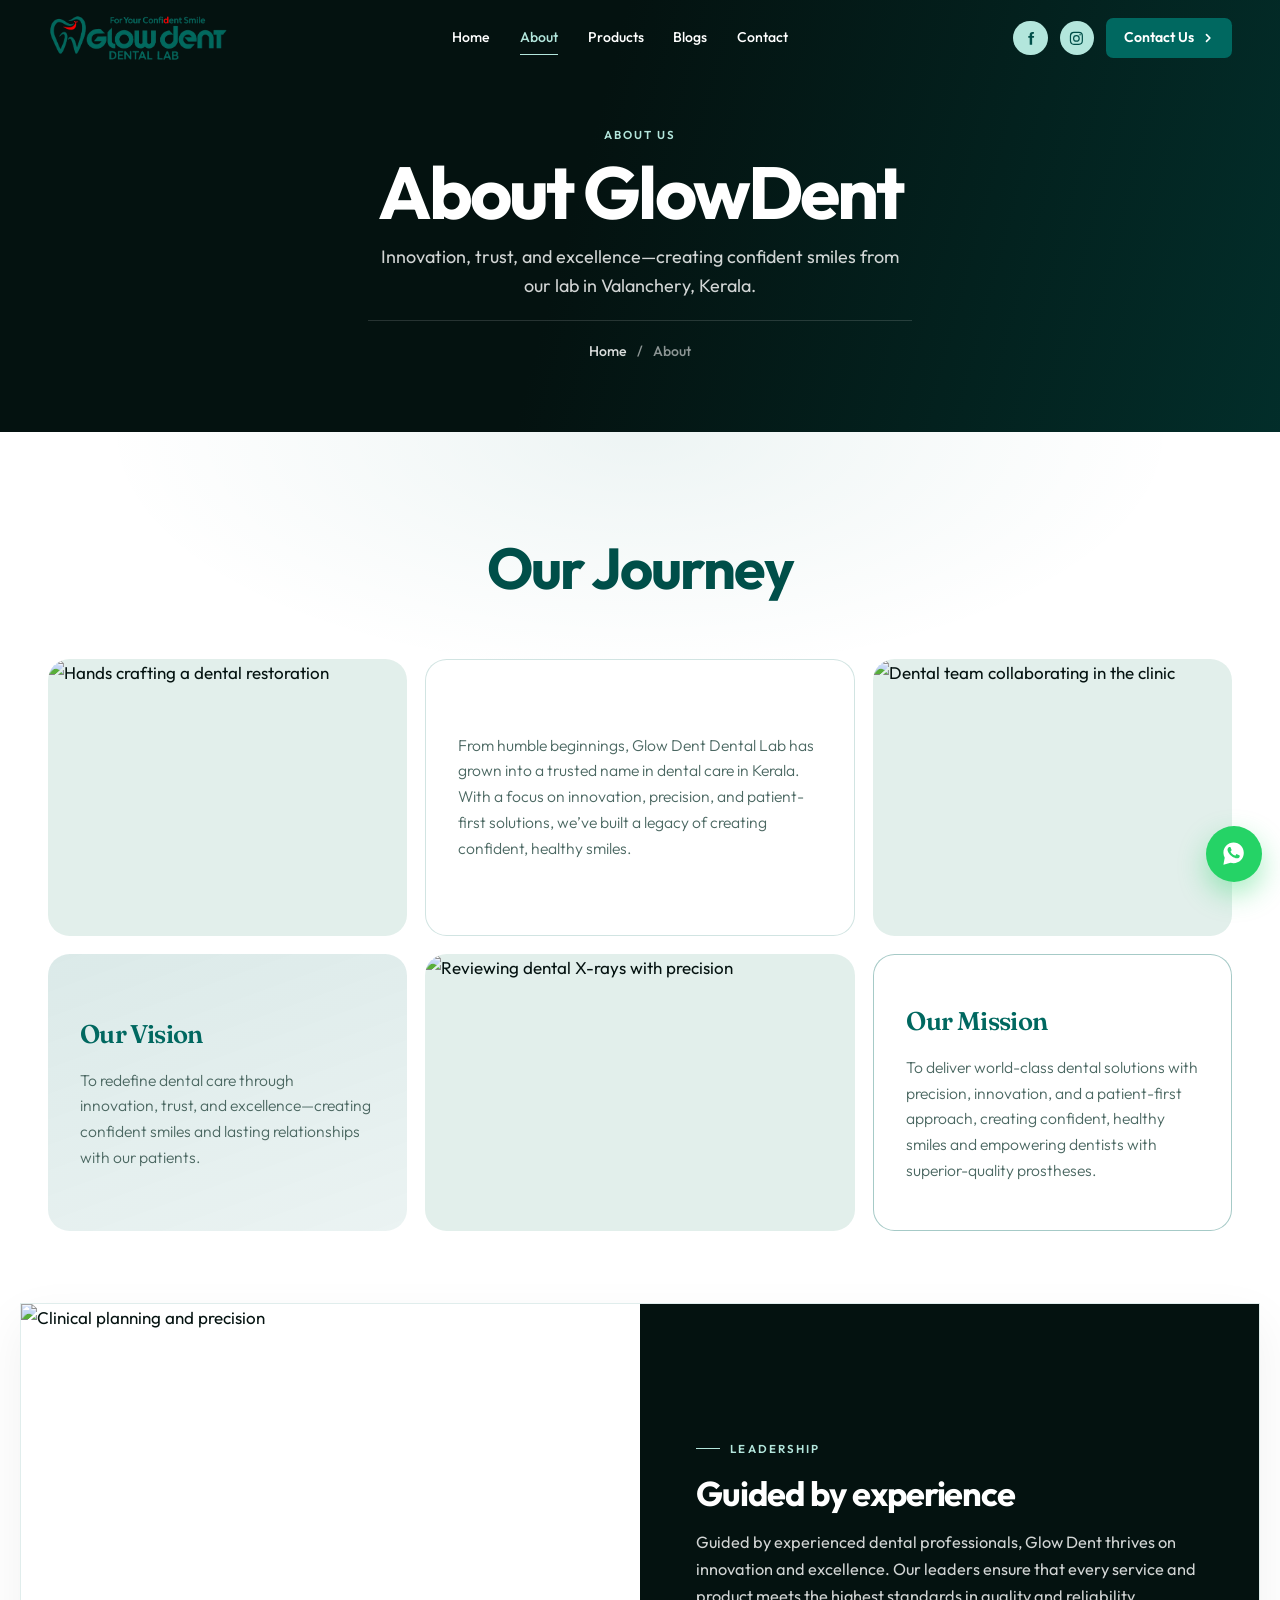
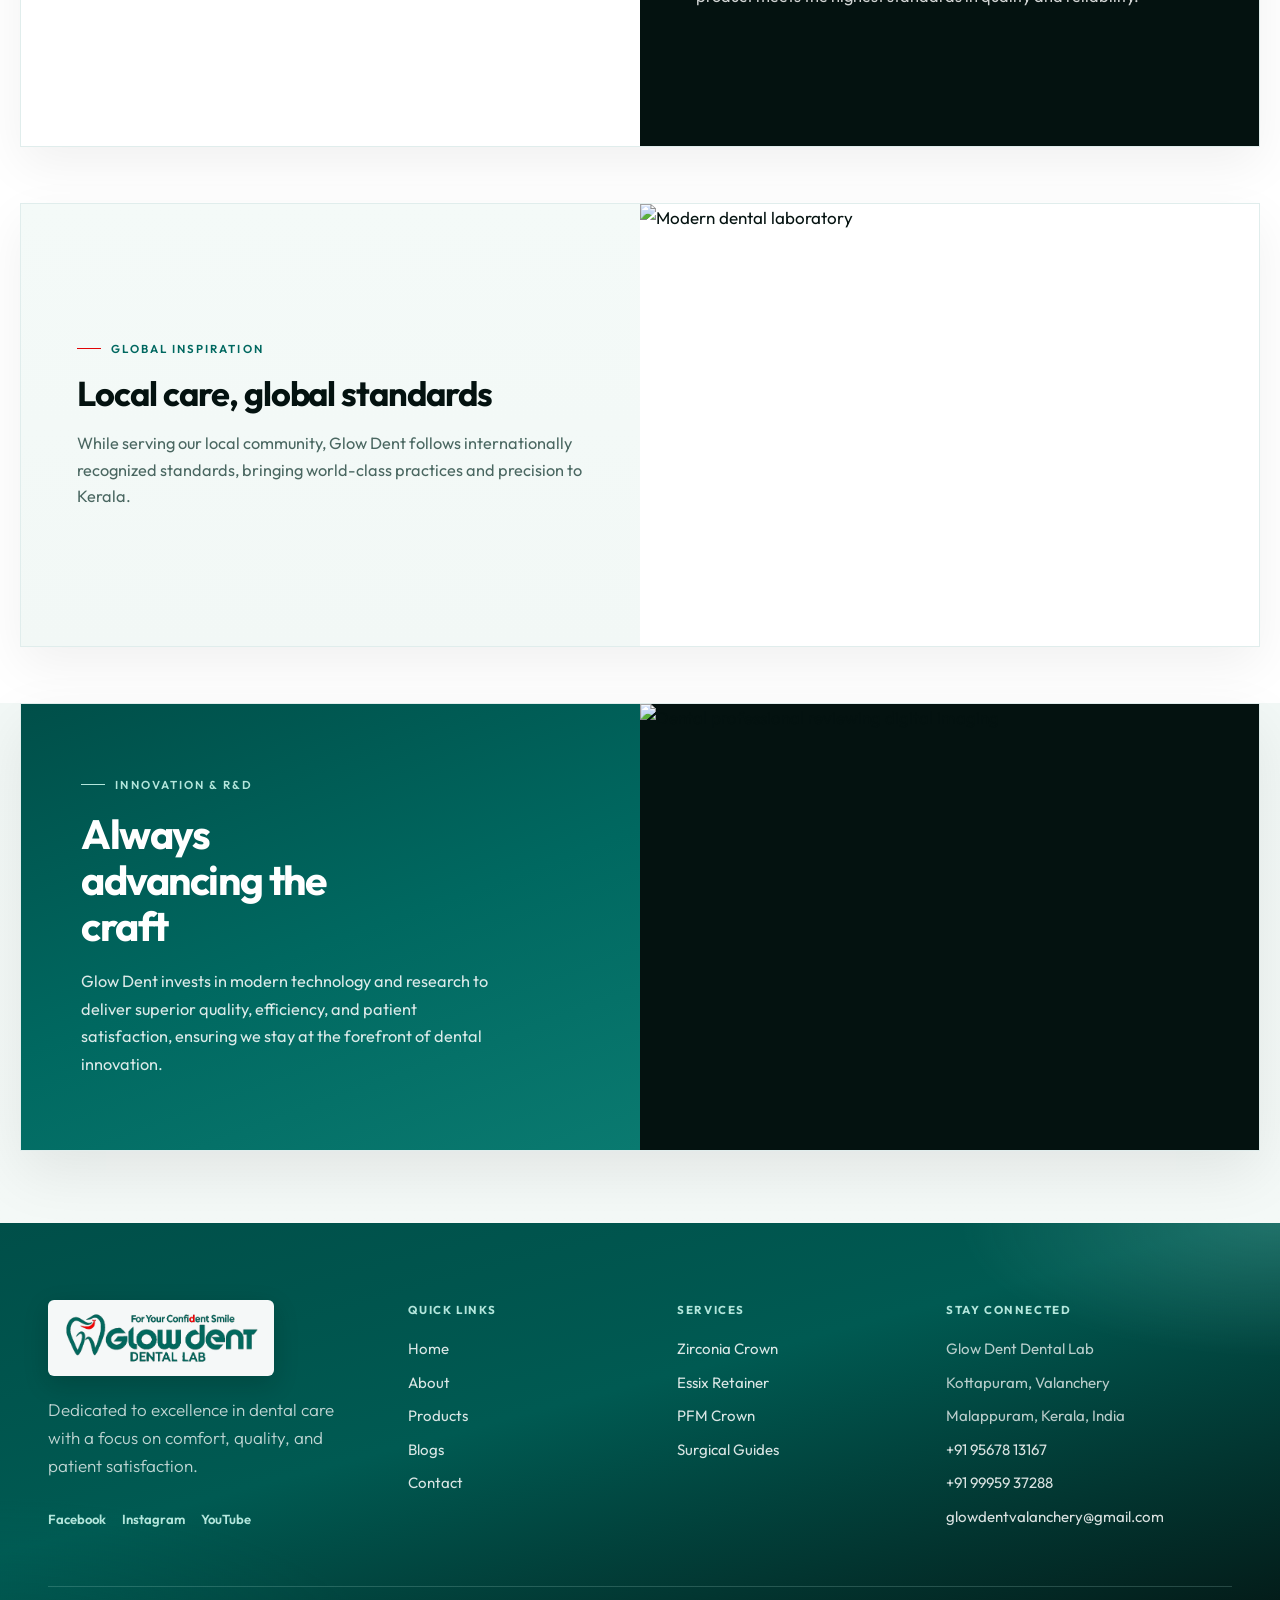
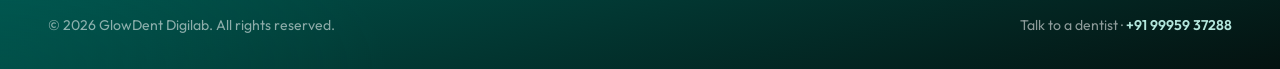
==== commit 91ee3b6a: "Implement social media links and WhatsApp chat button across multiple pages; update navigation struc" ====
--- a/about.html
+++ b/about.html
@@ -22,7 +22,19 @@
           <a href="blogs.html">Blogs</a>
           <a href="contact.html">Contact</a>
         </nav>
-        <a class="nav-phone" href="tel:+919995937288">+91 99959 37288</a>
+        <div class="nav-actions">
+          <a class="nav-social nav-social--facebook" href="https://www.facebook.com" target="_blank" rel="noopener noreferrer" aria-label="Facebook">
+            <svg viewBox="0 0 24 24" aria-hidden="true" focusable="false"><path d="M14.5 8.5V6.8c0-.7.5-1.3 1.2-1.3H17V3h-2.1C12.4 3 11 4.5 11 6.7v1.8H9v2.7h2V21h3.5v-9.8h2.4l.5-2.7h-2.9z"/></svg>
+          </a>
+          <a class="nav-social nav-social--instagram" href="https://www.instagram.com" target="_blank" rel="noopener noreferrer" aria-label="Instagram">
+            <svg viewBox="0 0 24 24" aria-hidden="true" focusable="false">
+              <rect x="3.5" y="3.5" width="17" height="17" rx="5" />
+              <circle cx="12" cy="12" r="4" />
+              <circle class="ig-dot" cx="17.25" cy="6.75" r="1.05" />
+            </svg>
+          </a>
+          <a class="nav-contact" href="contact.html">Contact Us <svg viewBox="0 0 16 16" aria-hidden="true" focusable="false"><path d="M6 3.5 10.5 8 6 12.5"/></svg></a>
+        </div>
         <button class="nav-toggle" type="button" aria-label="Open menu" aria-expanded="false">
           <span></span><span></span><span></span>
         </button>
@@ -63,65 +75,62 @@
         </div>
       </section>
 
-      <section class="journey-section" id="journey">
+      <section class="who-mosaic" id="journey" aria-label="Our journey">
         <div class="container">
-          <div class="journey-head reveal">
-            <p class="journey-kicker">
-              <span class="journey-kicker-icon" aria-hidden="true"></span>
-              About Us
-            </p>
-            <h2 class="section-title">Our Journey</h2>
-            <p class="journey-intro section-lead">
-              From humble beginnings, <strong>Glow Dent Dental Lab</strong> has grown into a trusted name in dental care in Kerala. With a focus on innovation, precision, and patient-first solutions, we’ve built a legacy of creating confident, healthy smiles.
-            </p>
-          </div>
-
-          <div class="journey-mosaic">
-            <div class="journey-col">
-              <figure class="journey-photo reveal" style="--i: 0">
-                <img
-                  src="https://images.unsplash.com/photo-1606811841689-23dfddce3e95?auto=format&fit=crop&w=900&q=85"
-                  alt="Dental professional at work"
-                  width="900"
-                  height="700"
-                  loading="lazy"
-                />
-              </figure>
-              <article class="journey-card journey-card--vision reveal reveal-delay-1" style="--i: 1">
-                <h3>Our Vision</h3>
-                <p>
-                  To redefine dental care through innovation, trust, and excellence—creating confident smiles and lasting relationships with our patients.
-                </p>
-              </article>
-            </div>
-
-            <figure class="journey-photo journey-photo-tall reveal reveal-delay-1" style="--i: 2">
-              <img
-                src="https://images.unsplash.com/photo-1588776814546-1ffcf47267a5?auto=format&fit=crop&w=900&q=85"
-                alt="Precision dental craftsmanship"
-                width="900"
-                height="1400"
+          <header class="who-mosaic-head" data-mosaic-item style="--i: 0">
+            <h2>Our Journey</h2>
+          </header>
+
+          <div class="who-mosaic-grid">
+            <figure class="who-tile who-photo who-photo-tl" data-mosaic-item style="--i: 1">
+              <img
+                src="https://images.unsplash.com/photo-1598256989800-fe5f95da9787?auto=format&fit=crop&w=1200&q=85"
+                alt="Hands crafting a dental restoration"
+                width="1200"
+                height="800"
                 loading="lazy"
               />
             </figure>
 
-            <div class="journey-col">
-              <figure class="journey-photo reveal reveal-delay-2" style="--i: 3">
-                <img
-                  src="https://images.unsplash.com/photo-1598256989800-fe5f95da9787?auto=format&fit=crop&w=900&q=85"
-                  alt="Dental restorations and models"
-                  width="900"
-                  height="700"
-                  loading="lazy"
-                />
-              </figure>
-              <article class="journey-card journey-card--mission reveal reveal-delay-3" style="--i: 4">
-                <h3>Our Mission</h3>
-                <p>
-                  To deliver world-class dental solutions with precision, innovation, and a patient-first approach, creating confident, healthy smiles and empowering dentists with superior-quality prostheses.
-                </p>
-              </article>
-            </div>
+            <article class="who-tile who-panel who-panel-intro" data-mosaic-item style="--i: 2">
+              <p>
+                From humble beginnings, Glow Dent Dental Lab has grown into a trusted name in dental care in Kerala. With a focus on innovation, precision, and patient-first solutions, we’ve built a legacy of creating confident, healthy smiles.
+              </p>
+            </article>
+
+            <figure class="who-tile who-photo who-photo-tr" data-mosaic-item style="--i: 3">
+              <img
+                src="https://images.unsplash.com/photo-1579684385127-1ef15d508118?auto=format&fit=crop&w=1200&q=85"
+                alt="Dental team collaborating in the clinic"
+                width="1200"
+                height="800"
+                loading="lazy"
+              />
+            </figure>
+
+            <article class="who-tile who-panel who-panel-fill" data-mosaic-item style="--i: 4">
+              <h3>Our Vision</h3>
+              <p>
+                To redefine dental care through innovation, trust, and excellence—creating confident smiles and lasting relationships with our patients.
+              </p>
+            </article>
+
+            <figure class="who-tile who-photo who-photo-center" data-mosaic-item style="--i: 5">
+              <img
+                src="https://images.unsplash.com/photo-1588776814546-1ffcf47267a5?auto=format&fit=crop&w=1400&q=85"
+                alt="Reviewing dental X-rays with precision"
+                width="1400"
+                height="900"
+                loading="lazy"
+              />
+            </figure>
+
+            <article class="who-tile who-panel who-panel-outline" data-mosaic-item style="--i: 6">
+              <h3>Our Mission</h3>
+              <p>
+                To deliver world-class dental solutions with precision, innovation, and a patient-first approach, creating confident, healthy smiles and empowering dentists with superior-quality prostheses.
+              </p>
+            </article>
           </div>
         </div>
       </section>
@@ -247,6 +256,18 @@
         <p>Talk to a dentist · <a href="tel:+919995937288">+91 99959 37288</a></p>
       </div>
     </footer>
+    <a
+      class="whatsapp-float"
+      href="https://wa.me/919995937288"
+      target="_blank"
+      rel="noopener noreferrer"
+      aria-label="Chat on WhatsApp"
+    >
+      <svg viewBox="0 0 32 32" aria-hidden="true" focusable="false">
+        <path d="M16.01 3C9.39 3 4.02 8.36 4.02 14.97c0 2.1.55 4.07 1.52 5.79L4 29l8.45-2.21a12 12 0 0 0 3.56.54h.01c6.62 0 11.98-5.36 11.98-11.97C27.99 8.36 22.63 3 16.01 3zm6.98 16.91c-.29.82-1.7 1.5-2.38 1.6-.61.08-1.39.12-2.24-.14-.52-.16-1.18-.37-2.03-.73-3.57-1.55-5.89-5.15-6.07-5.39-.17-.24-1.43-1.9-1.43-3.63s.9-2.58 1.22-2.93c.32-.35.7-.44.93-.44h.68c.22 0 .51-.08.8.61.29.71.98 2.45 1.07 2.63.09.18.14.39.03.62-.12.24-.18.39-.35.6-.18.21-.37.46-.53.62-.18.18-.36.37-.15.73.21.35.93 1.53 2 2.48 1.38 1.22 2.54 1.6 2.9 1.78.35.18.56.15.76-.09.21-.24.88-1.03 1.12-1.38.24-.35.47-.29.8-.18.32.12 2.06.97 2.41 1.15.35.18.59.26.68.41.08.15.08.88-.21 1.7z" />
+      </svg>
+      <span>WhatsApp</span>
+    </a>
     <script src="js/main.js"></script>
   </body>
 </html>
--- a/css/styles.css
+++ b/css/styles.css
@@ -271,16 +271,11 @@
 }
 
 .site-header.is-light:not(.scrolled) .nav-links a,
-.site-header.is-light:not(.scrolled) .nav-toggle,
-.site-header.is-light:not(.scrolled) .nav-phone {
+.site-header.is-light:not(.scrolled) .nav-toggle {
   color: var(--white);
 }
 
 .site-header.is-light:not(.scrolled) .nav-links a.active {
-  color: var(--mint);
-}
-
-.site-header.is-light:not(.scrolled) .nav-phone:hover {
   color: var(--mint);
 }
 
@@ -315,11 +310,98 @@
   transform: scaleX(1);
 }
 
-.nav-phone {
+.nav-actions {
   display: none;
+  align-items: center;
+  gap: 0.75rem;
+  flex-shrink: 0;
+}
+
+.nav-social {
+  display: inline-grid;
+  place-items: center;
+  width: 2.15rem;
+  height: 2.15rem;
+  border-radius: 50%;
+  background: var(--teal);
+  color: var(--white);
+  transition: transform 0.3s var(--ease), color 0.3s, background 0.3s;
+}
+
+.nav-social:hover {
+  background: var(--teal-2);
+  transform: translateY(-2px);
+}
+
+.nav-social svg {
+  width: 1.05rem;
+  height: 1.05rem;
+}
+
+.nav-social--facebook svg {
+  fill: currentColor;
+}
+
+.nav-social--instagram svg {
+  fill: none;
+  stroke: currentColor;
+  stroke-width: 1.7;
+  stroke-linecap: round;
+  stroke-linejoin: round;
+}
+
+.nav-social--instagram svg .ig-dot {
+  fill: currentColor;
+  stroke: none;
+}
+
+.nav-contact {
+  display: inline-flex;
+  align-items: center;
+  gap: 0.45rem;
+  min-height: 2.5rem;
+  padding: 0.55rem 1.15rem;
+  border-radius: 0.45rem;
+  background: var(--teal);
+  color: var(--white);
   font-size: 0.88rem;
   font-weight: 600;
-  color: var(--ink);
+  transition: background 0.3s, transform 0.3s var(--ease), box-shadow 0.3s;
+}
+
+.nav-contact svg {
+  width: 0.75rem;
+  height: 0.75rem;
+  stroke: currentColor;
+  fill: none;
+  stroke-width: 2.25;
+  stroke-linecap: round;
+  stroke-linejoin: round;
+}
+
+.nav-contact:hover {
+  background: var(--teal-2);
+  transform: translateY(-2px);
+  box-shadow: 0 10px 22px rgba(0, 104, 96, 0.28);
+}
+
+.site-header.is-light:not(.scrolled) .nav-social {
+  background: var(--mint);
+  color: var(--teal-2);
+}
+
+.site-header.is-light:not(.scrolled) .nav-social:hover {
+  background: var(--white);
+  color: var(--teal-2);
+}
+
+.site-header.is-light:not(.scrolled) .nav-contact {
+  background: var(--teal);
+  color: var(--white);
+}
+
+.site-header.is-light:not(.scrolled) .nav-contact:hover {
+  background: #0a7a6c;
 }
 
 .nav-toggle {
@@ -381,6 +463,47 @@
   letter-spacing: -0.03em;
   padding: 0.45rem 0;
   border-bottom: 1px solid rgba(255, 255, 255, 0.1);
+}
+
+/* WhatsApp floating button */
+.whatsapp-float {
+  position: fixed;
+  right: max(1.15rem, env(safe-area-inset-right, 0px));
+  bottom: max(1.15rem, env(safe-area-inset-bottom, 0px));
+  z-index: 90;
+  width: 3.5rem;
+  height: 3.5rem;
+  display: grid;
+  place-items: center;
+  border-radius: 50%;
+  background: #25d366;
+  color: #fff;
+  box-shadow: 0 12px 28px rgba(37, 211, 102, 0.4);
+  transition: transform 0.35s var(--ease), box-shadow 0.35s var(--ease), background 0.3s;
+}
+
+.whatsapp-float:hover {
+  transform: translateY(-3px) scale(1.04);
+  background: #1ebe57;
+  box-shadow: 0 16px 34px rgba(37, 211, 102, 0.5);
+}
+
+.whatsapp-float svg {
+  width: 1.7rem;
+  height: 1.7rem;
+  fill: currentColor;
+}
+
+.whatsapp-float span {
+  position: absolute;
+  width: 1px;
+  height: 1px;
+  padding: 0;
+  margin: -1px;
+  overflow: hidden;
+  clip: rect(0, 0, 0, 0);
+  white-space: nowrap;
+  border: 0;
 }
 
 /* Hero */
@@ -589,52 +712,129 @@
   background:
     radial-gradient(ellipse 60% 40% at 50% 0%, rgba(0, 104, 96, 0.07), transparent 70%),
     var(--white);
+  overflow: visible;
 }
 
 .who-mosaic-head {
   text-align: center;
   max-width: 46rem;
   margin: 0 auto 2.75rem;
-  opacity: 0;
-  transform: translateY(28px);
-  transition: opacity 0.85s var(--ease), transform 0.85s var(--ease);
-  transition-delay: calc(var(--i, 0) * 0.12s);
+  visibility: hidden;
 }
 
 .who-mosaic.is-live .who-mosaic-head {
-  opacity: 1;
-  transform: none;
+  visibility: visible;
+  animation: fadeInDown 1.25s both;
 }
 
 .who-mosaic-head h2 {
-  font-family: var(--font-display);
+  font-family: var(--font-sans);
   font-weight: 700;
   font-size: clamp(2.4rem, 5vw, 3.6rem);
   letter-spacing: -0.035em;
-  color: var(--teal);
-  margin-bottom: 1.1rem;
+  color: var(--teal-2);
+  margin-bottom: 0;
 }
 
 .who-mosaic-head p {
-  color: var(--mute);
-  font-weight: 300;
-  font-size: 1.08rem;
-  line-height: 1.7;
+  display: none;
 }
 
 .who-mosaic-grid {
   display: grid;
-  grid-template-columns: 1fr 1.05fr 1fr;
+  grid-template-columns: 1fr 1.2fr 1fr;
+  grid-template-rows: minmax(14rem, 1fr) minmax(14rem, 1fr);
   gap: 1.15rem;
   align-items: stretch;
-  min-height: 34rem;
-}
-
-.who-col {
-  display: grid;
-  grid-template-rows: 1fr 1fr;
-  gap: 1.15rem;
-  min-height: 0;
+  min-height: 32rem;
+}
+
+.who-photo-tl {
+  grid-column: 1;
+  grid-row: 1;
+}
+
+.who-panel-intro {
+  grid-column: 2;
+  grid-row: 1;
+  background: var(--white);
+  border: 1.5px solid rgba(0, 104, 96, 0.18);
+  align-items: center;
+  text-align: center;
+}
+
+.who-photo-tr {
+  grid-column: 3;
+  grid-row: 1;
+}
+
+.who-panel-fill {
+  grid-column: 1;
+  grid-row: 2;
+  background: linear-gradient(160deg, rgba(0, 104, 96, 0.14), rgba(0, 104, 96, 0.08));
+}
+
+.who-photo-center {
+  grid-column: 2;
+  grid-row: 2;
+  min-height: 14rem;
+}
+
+.who-panel-outline {
+  grid-column: 3;
+  grid-row: 2;
+  background: var(--white);
+  border: 1.5px solid rgba(0, 104, 96, 0.35);
+}
+
+/* Elementor-style entrance (exact keyframes from glowdentdigilab.com) */
+@keyframes fadeIn {
+  from { opacity: 0; }
+  to { opacity: 1; }
+}
+
+@keyframes fadeInUp {
+  from {
+    opacity: 0;
+    transform: translate3d(0, 100%, 0);
+  }
+  to {
+    opacity: 1;
+    transform: none;
+  }
+}
+
+@keyframes fadeInDown {
+  from {
+    opacity: 0;
+    transform: translate3d(0, -100%, 0);
+  }
+  to {
+    opacity: 1;
+    transform: none;
+  }
+}
+
+@keyframes fadeInLeft {
+  from {
+    opacity: 0;
+    transform: translate3d(-100%, 0, 0);
+  }
+  to {
+    opacity: 1;
+    transform: none;
+  }
+}
+
+@keyframes fadeInRight {
+  from {
+    opacity: 0;
+    transform: translate3d(100%, 0, 0);
+  }
+  to {
+    opacity: 1;
+    transform: none;
+  }
 }
 
 .who-tile {
@@ -642,22 +842,124 @@
   border-radius: 1.35rem;
   overflow: hidden;
   min-height: 0;
-  opacity: 0;
-  transform: translateY(48px) scale(0.96);
-  transition:
-    opacity 0.9s var(--ease),
-    transform 0.9s var(--ease),
-    box-shadow 0.45s var(--ease);
-  transition-delay: calc(var(--i, 0) * 0.12s);
+  visibility: hidden;
 }
 
 .who-mosaic.is-live .who-tile {
-  opacity: 1;
-  transform: none;
+  visibility: visible;
+  animation-duration: 1.25s;
+  animation-fill-mode: both;
+}
+
+.who-mosaic.is-live .who-photo-tl {
+  animation-name: fadeInLeft;
+  animation-delay: 0.1s;
+}
+
+.who-mosaic.is-live .who-panel-intro {
+  animation-name: fadeInUp;
+  animation-delay: 0.2s;
+}
+
+.who-mosaic.is-live .who-photo-tr {
+  animation-name: fadeInRight;
+  animation-delay: 0.3s;
+}
+
+.who-mosaic.is-live .who-panel-fill {
+  animation-name: fadeInLeft;
+  animation-delay: 0.35s;
+}
+
+.who-mosaic.is-live .who-photo-center {
+  animation-name: fadeInUp;
+  animation-delay: 0.45s;
+}
+
+.who-mosaic.is-live .who-panel-outline {
+  animation-name: fadeInRight;
+  animation-delay: 0.55s;
+}
+
+/* Tall-center mosaic (About page) */
+.who-mosaic-grid--tall {
+  grid-template-columns: 1fr 1.05fr 1fr;
+  grid-template-rows: 1fr 1fr;
+  min-height: 34rem;
+}
+
+.who-mosaic-grid--tall .who-photo-tl {
+  grid-column: 1;
+  grid-row: 1;
+}
+
+.who-mosaic-grid--tall .who-photo-center--tall {
+  grid-column: 2;
+  grid-row: 1 / 3;
+  min-height: 100%;
+}
+
+.who-mosaic-grid--tall .who-photo-tr {
+  grid-column: 3;
+  grid-row: 1;
+}
+
+.who-mosaic-grid--tall .who-panel-fill {
+  grid-column: 1;
+  grid-row: 2;
+  align-items: center;
+  text-align: center;
+}
+
+.who-mosaic-grid--tall .who-panel-outline {
+  grid-column: 3;
+  grid-row: 2;
+  align-items: center;
+  text-align: center;
+}
+
+.who-mosaic.is-live .who-mosaic-grid--tall .who-photo-tl {
+  animation-name: fadeInLeft;
+  animation-delay: 0.1s;
+}
+
+.who-mosaic.is-live .who-mosaic-grid--tall .who-photo-center--tall {
+  animation-name: fadeInUp;
+  animation-delay: 0.2s;
+}
+
+.who-mosaic.is-live .who-mosaic-grid--tall .who-photo-tr {
+  animation-name: fadeInRight;
+  animation-delay: 0.3s;
+}
+
+.who-mosaic.is-live .who-mosaic-grid--tall .who-panel-fill {
+  animation-name: fadeInLeft;
+  animation-delay: 0.35s;
+}
+
+.who-mosaic.is-live .who-mosaic-grid--tall .who-panel-outline {
+  animation-name: fadeInRight;
+  animation-delay: 0.45s;
 }
 
 .who-photo {
   background: var(--paper-2);
+}
+
+.who-photo::after {
+  content: "";
+  position: absolute;
+  inset: 0;
+  background: linear-gradient(160deg, rgba(0, 104, 96, 0.12), transparent 45%, rgba(4, 18, 16, 0.18));
+  opacity: 0;
+  transition: opacity 0.55s var(--ease);
+  pointer-events: none;
+  z-index: 1;
+}
+
+.who-photo:hover::after {
+  opacity: 1;
 }
 
 .who-photo img {
@@ -667,18 +969,29 @@
   transition: transform 1.15s var(--ease);
 }
 
+.who-photo-center img {
+  object-position: center 35%;
+}
+
 .who-photo:hover img {
   transform: scale(1.06);
 }
 
-.who-photo-tall {
-  min-height: 100%;
+.who-panel-intro p {
+  color: var(--mute);
+  font-weight: 300;
+  font-size: clamp(0.95rem, 1.4vw, 1.05rem);
+  line-height: 1.7;
+  max-width: 28rem;
+  margin: 0;
 }
 
 .who-panel {
   display: flex;
   flex-direction: column;
   justify-content: center;
+  align-items: flex-start;
+  text-align: left;
   padding: clamp(1.5rem, 2.5vw, 2.15rem);
 }
 
@@ -696,15 +1009,6 @@
   font-weight: 300;
   font-size: 0.98rem;
   line-height: 1.65;
-}
-
-.who-panel-fill {
-  background: linear-gradient(160deg, rgba(0, 104, 96, 0.14), rgba(0, 104, 96, 0.08));
-}
-
-.who-panel-outline {
-  background: var(--white);
-  border: 1.5px solid rgba(0, 104, 96, 0.35);
 }
 
 .who-mosaic.is-live .who-tile:hover {
@@ -2183,8 +2487,16 @@
 }
 
 .testimonials-head {
+  display: flex;
+  flex-direction: column;
+  align-items: center;
   max-width: 34rem;
-  margin-bottom: 0.25rem;
+  margin: 0 auto 0.25rem;
+  text-align: center;
+}
+
+.testimonials-head .eyebrow {
+  justify-content: center;
 }
 
 .testimonials .section-title {
@@ -2195,6 +2507,8 @@
 
 .testimonials .section-lead {
   max-width: 28rem;
+  margin-inline: auto;
+  text-align: center;
 }
 
 .testimonial-track {
@@ -2879,18 +3193,27 @@
   color: #fff;
 }
 
-.home-contact-call {
+.btn.home-contact-call {
   align-self: start;
   margin-top: auto;
+  min-height: 3rem;
+  padding: 0.85rem 1.85rem;
+  border: none;
+  border-radius: 2px;
   background: var(--white);
   color: var(--teal-2);
+  font-family: var(--font-sans);
+  font-size: 0.95rem;
+  font-weight: 600;
+  letter-spacing: 0.01em;
   box-shadow: none;
 }
 
-.home-contact-call:hover {
-  background: #f3fffc;
-  color: var(--teal-2);
-  box-shadow: 0 12px 28px rgba(0, 0, 0, 0.15);
+.btn.home-contact-call:hover {
+  background: #fff;
+  color: var(--ink);
+  transform: translateY(-2px);
+  box-shadow: 0 10px 24px rgba(0, 0, 0, 0.18);
 }
 
 .home-contact-form {
@@ -3494,7 +3817,7 @@
 
 /* Responsive */
 @media (min-width: 981px) {
-  .nav-phone {
+  .nav-actions {
     display: inline-flex;
   }
 }
@@ -3543,14 +3866,37 @@
     margin-right: auto;
     transform: translateY(2vh);
     padding: calc(var(--nav-h) + 1.5rem) 0 4rem;
+    text-align: center;
+    display: flex;
+    flex-direction: column;
+    align-items: center;
+  }
+
+  .hero-eyebrow {
+    justify-content: center;
+    gap: 0;
+  }
+
+  .hero-eyebrow::before {
+    display: none;
   }
 
   .hero-title {
     max-width: 16ch;
+    margin-inline: auto;
+  }
+
+  .hero-copy {
+    margin-inline: auto;
+  }
+
+  .hero-actions {
+    justify-content: center;
   }
 
   .hero-actions .btn {
-    width: 100%;
+    width: auto;
+    min-width: 10.5rem;
     justify-content: center;
   }
 
@@ -3607,13 +3953,41 @@
     order: unset;
   }
 
+  .about-split-media,
+  .innovation-visual {
+    min-height: 16rem;
+  }
+
   .about-split-media img,
-  .innovation-media img {
+  .innovation-visual img {
     min-height: 16rem;
     width: 100%;
     object-fit: cover;
   }
 
+  .about-split-copy,
+  .innovation-copy {
+    align-items: center;
+    text-align: center;
+    padding: 2.25rem 1.75rem;
+  }
+
+  .about-split-copy .eyebrow,
+  .innovation-copy .eyebrow {
+    justify-content: center;
+  }
+
+  .about-split-copy p:not(.eyebrow),
+  .innovation-copy p:not(.eyebrow) {
+    max-width: 34rem;
+    margin-inline: auto;
+  }
+
+  .about-split-panel,
+  .innovation-panel {
+    min-height: 0;
+  }
+
   .about-value {
     border-right: none;
     border-bottom: 1px solid rgba(0, 104, 96, 0.14);
@@ -3672,19 +4046,81 @@
 
   .who-mosaic-grid {
     min-height: 0;
-  }
-
-  .who-col {
+    grid-template-columns: 1fr 1fr;
     grid-template-rows: auto;
+    gap: 1rem;
+  }
+
+  .who-panel-intro {
+    grid-column: 1 / -1;
+    grid-row: 1;
+  }
+
+  .who-photo-tl {
+    grid-column: 1;
+    grid-row: 2;
+  }
+
+  .who-photo-tr {
+    grid-column: 2;
+    grid-row: 2;
+  }
+
+  .who-panel-fill {
+    grid-column: 1;
+    grid-row: 3;
+  }
+
+  .who-panel-outline {
+    grid-column: 2;
+    grid-row: 3;
+  }
+
+  .who-photo-center {
+    grid-column: 1 / -1;
+    grid-row: 4;
+    min-height: 16rem;
+  }
+
+  .who-mosaic-grid--tall .who-panel-intro {
+    grid-column: 1 / -1;
+    grid-row: 1;
+  }
+
+  .who-mosaic-grid--tall .who-photo-tl {
+    grid-column: 1;
+    grid-row: 2;
+  }
+
+  .who-mosaic-grid--tall .who-photo-tr {
+    grid-column: 2;
+    grid-row: 2;
+  }
+
+  .who-mosaic-grid--tall .who-photo-center--tall {
+    grid-column: 1 / -1;
+    grid-row: 3;
+    min-height: 18rem;
+  }
+
+  .who-mosaic-grid--tall .who-panel-fill {
+    grid-column: 1;
+    grid-row: 4;
+  }
+
+  .who-mosaic-grid--tall .who-panel-outline {
+    grid-column: 2;
+    grid-row: 4;
   }
 
   .who-photo,
-  .who-photo-tall {
-    min-height: 16rem;
+  .who-photo-center {
+    min-height: 14rem;
   }
 
   .who-panel {
-    min-height: 12rem;
+    min-height: 0;
+    padding: 1.4rem 1.25rem;
   }
 
   .hl-metrics {
@@ -3804,20 +4240,34 @@
     margin-right: auto;
     transform: none;
     padding: calc(var(--nav-h) + 1.25rem) 0 3.5rem;
+    text-align: center;
+    align-items: center;
   }
 
   .hero-title {
     font-size: clamp(2rem, 10vw, 2.75rem);
-    max-width: none;
+    max-width: 14ch;
+    margin-inline: auto;
   }
 
   .hero-copy {
     font-size: 1rem;
+    max-width: 28rem;
+    margin-inline: auto;
   }
 
   .hero-actions {
     flex-direction: column;
-    align-items: stretch;
+    align-items: center;
+    width: 100%;
+  }
+
+  .hero-actions .btn {
+    width: auto;
+    min-width: 11rem;
+    min-height: 2.75rem;
+    padding: 0.7rem 1.45rem;
+    font-size: 0.88rem;
   }
 
   .hero-scroll {
@@ -3886,11 +4336,38 @@
     grid-column: auto;
     border-right: none;
     border-top: 1px solid rgba(0, 104, 96, 0.14);
-    padding-inline: 0.25rem;
+    align-items: center;
+    text-align: center;
+    padding: 1.75rem 0.5rem 1.65rem;
   }
 
   .testimonial:first-child {
     border-top: none;
+  }
+
+  .testimonial-track {
+    margin-top: 2.25rem;
+  }
+
+  .testimonial-mark {
+    margin-inline: auto;
+  }
+
+  .testimonial blockquote {
+    font-size: 1.05rem;
+    line-height: 1.65;
+    margin-bottom: 1.35rem;
+  }
+
+  .testimonial-meta {
+    justify-content: center;
+    text-align: left;
+  }
+
+  .testimonial::after {
+    left: 20%;
+    right: 20%;
+    transform-origin: center;
   }
 
   .service-arrow {
@@ -3917,25 +4394,259 @@
     font-size: 0.88rem;
   }
 
+  .services-head {
+    flex-direction: column;
+    align-items: center;
+    text-align: center;
+    gap: 1.25rem;
+  }
+
+  .services-head .eyebrow {
+    justify-content: center;
+  }
+
+  .services-head .section-lead {
+    margin-inline: auto;
+    text-align: center;
+  }
+
+  .services-head .btn {
+    align-self: center;
+  }
+
+  .process-head {
+    display: flex;
+    flex-direction: column;
+    align-items: center;
+    max-width: 36rem;
+    margin-inline: auto;
+    text-align: center;
+  }
+
+  .process-head .eyebrow {
+    justify-content: center;
+  }
+
+  .process-head .section-lead {
+    margin-inline: auto;
+    text-align: center;
+  }
+
+  .pricing-head {
+    display: flex;
+    flex-direction: column;
+    align-items: center;
+    max-width: 36rem;
+    margin-inline: auto;
+    text-align: center;
+  }
+
+  .pricing-head .eyebrow {
+    justify-content: center;
+  }
+
+  .pricing-head .section-lead {
+    margin-inline: auto;
+    text-align: center;
+  }
+
+  .insights-head {
+    flex-direction: column;
+    align-items: center;
+    justify-content: center;
+    text-align: center;
+    gap: 1.15rem;
+  }
+
+  .insights-head .eyebrow {
+    justify-content: center;
+  }
+
+  .insights-head .btn {
+    align-self: center;
+  }
+
+  .faq-layout > .reveal:first-child,
+  .faq-layout > div:first-child:not(.faq-list) {
+    display: flex;
+    flex-direction: column;
+    align-items: center;
+    text-align: center;
+    max-width: 34rem;
+    margin-inline: auto;
+  }
+
+  .faq-layout .eyebrow {
+    justify-content: center;
+  }
+
+  .faq-layout .section-lead {
+    margin-inline: auto;
+    text-align: center;
+  }
+
+  .who-mosaic {
+    padding: 3.5rem 0;
+  }
+
+  .who-mosaic-head {
+    margin-bottom: 1.1rem;
+  }
+
+  .who-mosaic-head h2 {
+    font-size: clamp(1.85rem, 8vw, 2.4rem);
+  }
+
   .who-photo,
-  .who-photo-tall,
+  .who-photo-center,
   .journey-photo,
   .journey-photo-tall img {
+    min-height: 12.5rem;
+  }
+
+  .who-mosaic-grid {
+    display: flex;
+    flex-direction: column;
+    gap: 0.9rem;
+    min-height: 0;
+  }
+
+  /* Single section flow: heading → image → intro copy → rest */
+  .who-photo-tl {
+    order: 1;
     min-height: 14rem;
   }
 
+  .who-panel-intro {
+    order: 2;
+    background: transparent;
+    border: none;
+    border-radius: 0;
+    padding: 0.35rem 0.25rem 1.1rem;
+    box-shadow: none;
+  }
+
+  .who-panel-intro:hover {
+    box-shadow: none;
+  }
+
+  .who-panel-fill {
+    order: 3;
+  }
+
+  .who-photo-center {
+    order: 4;
+    min-height: 13.5rem;
+  }
+
+  .who-panel-outline {
+    order: 5;
+  }
+
+  .who-photo-tr {
+    order: 6;
+  }
+
+  .who-photo-tl,
+  .who-photo-tr,
+  .who-photo-center,
+  .who-photo-center--tall,
+  .who-panel-fill,
+  .who-panel-outline,
+  .who-panel-intro {
+    grid-column: auto;
+    grid-row: auto;
+    width: 100%;
+  }
+
   .who-panel {
-    min-height: 10rem;
-    padding: 1.35rem;
-  }
+    min-height: 0;
+    padding: 1.35rem 1.25rem;
+    align-items: center;
+    text-align: center;
+  }
+
+  .who-panel-intro p {
+    font-size: 1rem;
+    line-height: 1.7;
+    max-width: 34rem;
+    margin-inline: auto;
+  }
+
+  .who-panel p {
+    font-size: 0.95rem;
+    line-height: 1.65;
+    max-width: none;
+  }
+
+  .who-panel h3 {
+    font-size: 1.25rem;
+    margin-bottom: 0.55rem;
+  }
+
+  /* Softer entrance on small screens */
+  @keyframes fadeInUpMobile {
+    from {
+      opacity: 0;
+      transform: translate3d(0, 28px, 0);
+    }
+    to {
+      opacity: 1;
+      transform: none;
+    }
+  }
+
+  .who-mosaic.is-live .who-tile,
+  .who-mosaic.is-live .who-mosaic-head {
+    animation-name: fadeInUpMobile !important;
+    animation-duration: 0.85s !important;
+  }
+
+  .who-mosaic.is-live .who-photo-tl { animation-delay: 0.08s !important; }
+  .who-mosaic.is-live .who-panel-intro { animation-delay: 0.16s !important; }
+  .who-mosaic.is-live .who-panel-fill { animation-delay: 0.22s !important; }
+  .who-mosaic.is-live .who-photo-center { animation-delay: 0.28s !important; }
+  .who-mosaic.is-live .who-panel-outline { animation-delay: 0.34s !important; }
+  .who-mosaic.is-live .who-photo-tr { animation-delay: 0.4s !important; }
 
   .journey-card {
     padding: 1.5rem 1.25rem;
   }
 
+  .about-split {
+    padding-bottom: 2rem;
+  }
+
+  .innovation {
+    padding-bottom: 2.75rem;
+  }
+
   .about-split-copy,
   .innovation-copy {
-    padding: 2rem 0;
+    align-items: center;
+    text-align: center;
+    padding: 1.85rem 1.35rem;
+  }
+
+  .about-split-copy h2,
+  .innovation-copy .section-title {
+    font-size: clamp(1.45rem, 6.5vw, 1.9rem);
+  }
+
+  .about-split-copy p:not(.eyebrow),
+  .innovation-copy p:not(.eyebrow) {
+    font-size: 0.98rem;
+    line-height: 1.65;
+  }
+
+  .about-split-media,
+  .innovation-visual {
+    min-height: 14rem;
+  }
+
+  .about-split-media img,
+  .innovation-visual img {
+    min-height: 14rem;
   }
 
   .home-contact-aside,
@@ -3951,20 +4662,42 @@
   }
 
   .footer-top {
-    gap: 2rem;
+    gap: 2.25rem;
+    text-align: center;
+    justify-items: center;
+  }
+
+  .footer-brand {
+    display: flex;
+    flex-direction: column;
+    align-items: center;
   }
 
   .footer-brand p {
-    max-width: none;
+    max-width: 22rem;
+    margin-inline: auto;
   }
 
   .footer-brand .logo img {
     height: 2.75rem;
   }
 
+  .socials {
+    justify-content: center;
+  }
+
+  .footer-col {
+    width: 100%;
+  }
+
+  .footer-col ul {
+    justify-items: center;
+  }
+
   .footer-bottom {
     flex-direction: column;
-    align-items: flex-start;
+    align-items: center;
+    text-align: center;
     gap: 0.65rem;
   }
 
@@ -4041,11 +4774,25 @@
     transform: none !important;
   }
 
+  .who-mosaic-head,
+  .who-tile,
+  .who-mosaic.is-live .who-mosaic-head,
+  .who-mosaic.is-live .who-tile,
+  .who-mosaic.is-live .who-photo-tl,
+  .who-mosaic.is-live .who-panel-intro,
+  .who-mosaic.is-live .who-photo-tr,
+  .who-mosaic.is-live .who-panel-fill,
+  .who-mosaic.is-live .who-photo-center,
+  .who-mosaic.is-live .who-panel-outline {
+    visibility: visible !important;
+    animation: none !important;
+    opacity: 1 !important;
+    transform: none !important;
+  }
+
   .hl-band,
   .hl-metric,
-  .hl-pillar,
-  .who-tile,
-  .who-mosaic-head {
+  .hl-pillar {
     opacity: 1 !important;
     transform: none !important;
   }
